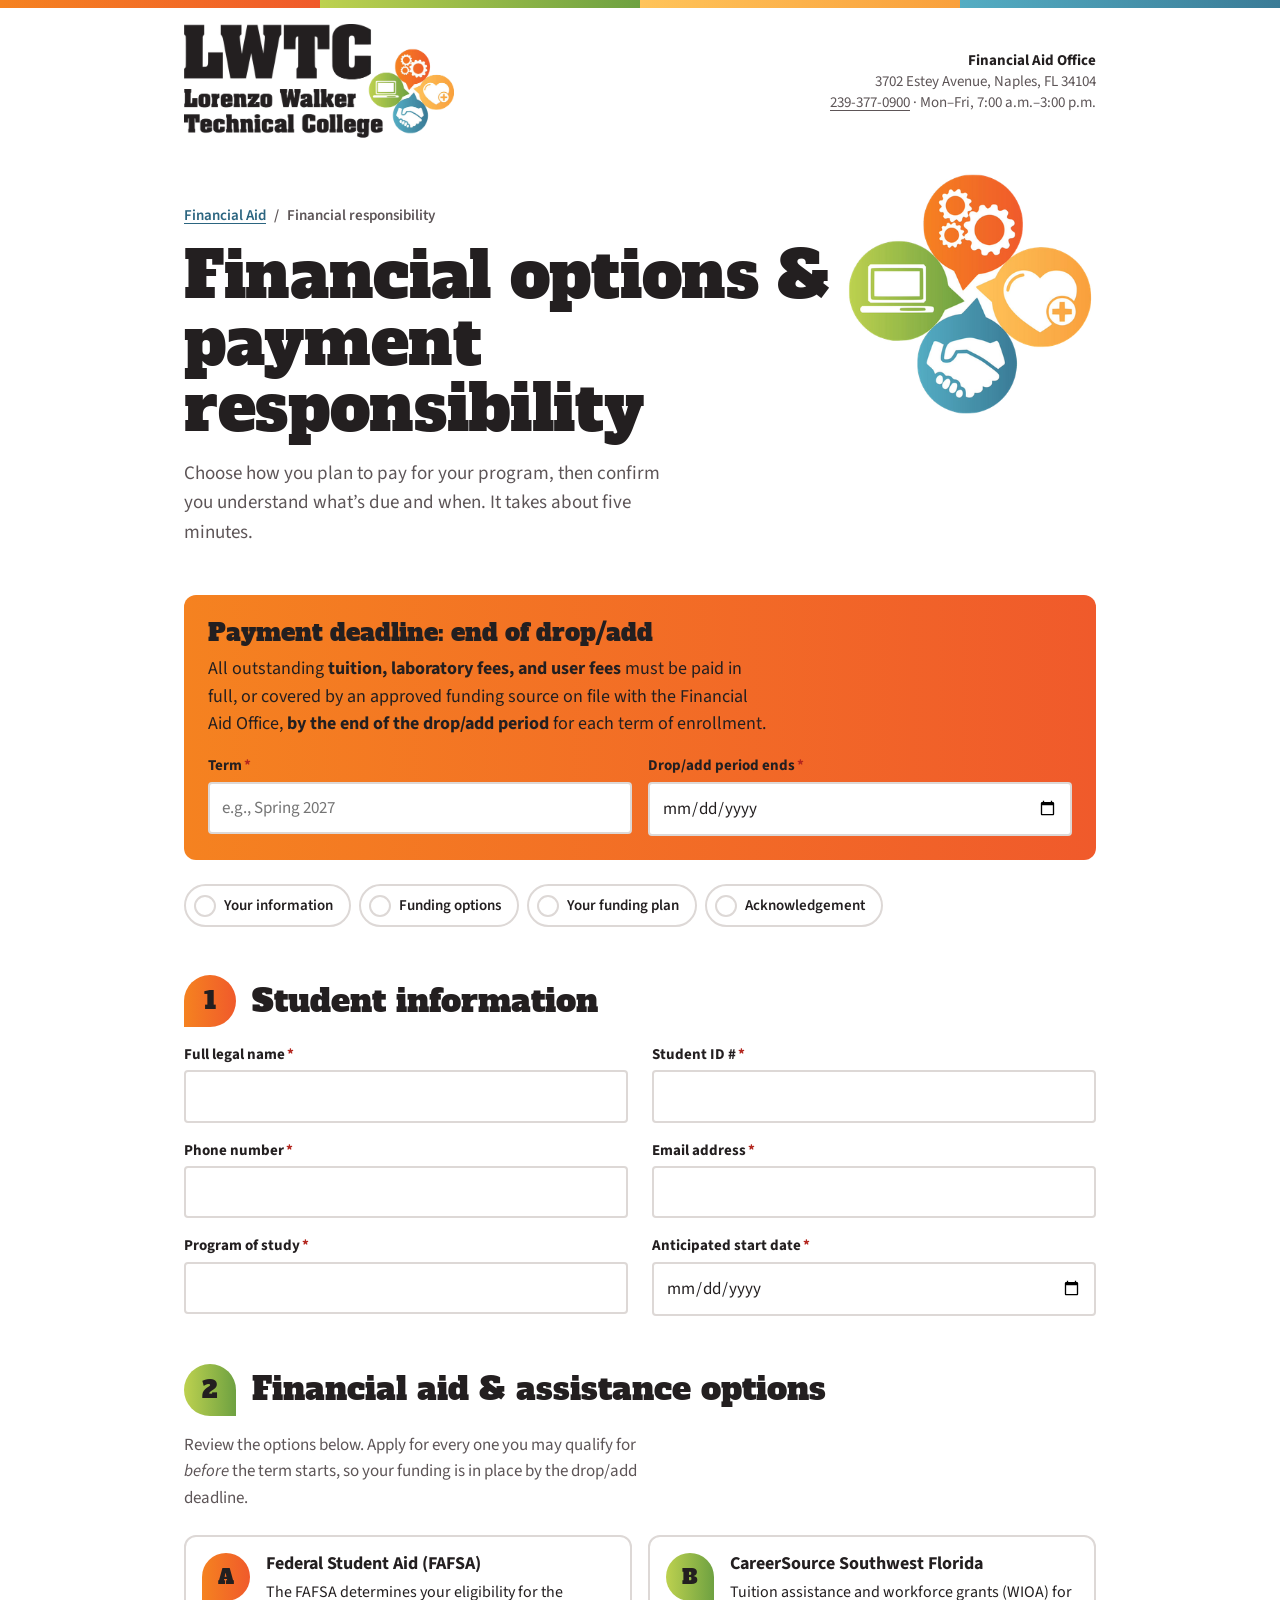
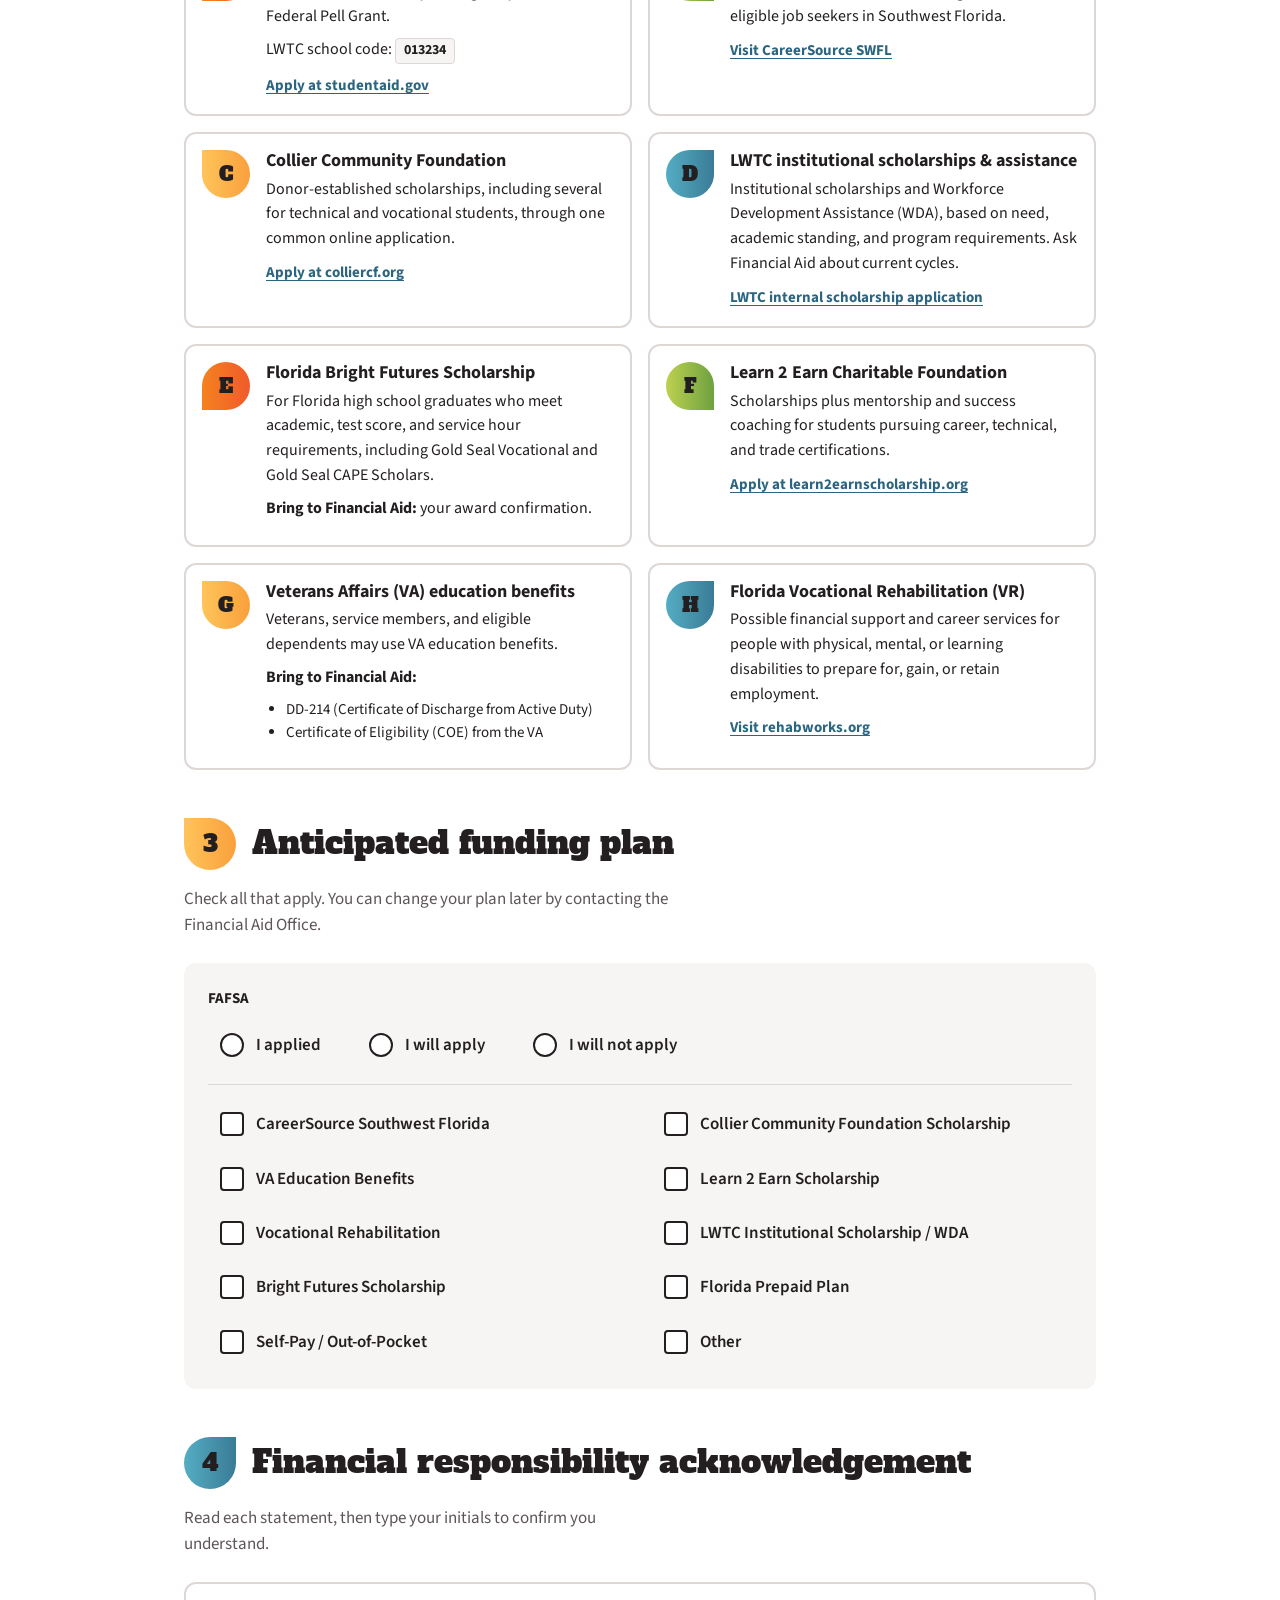
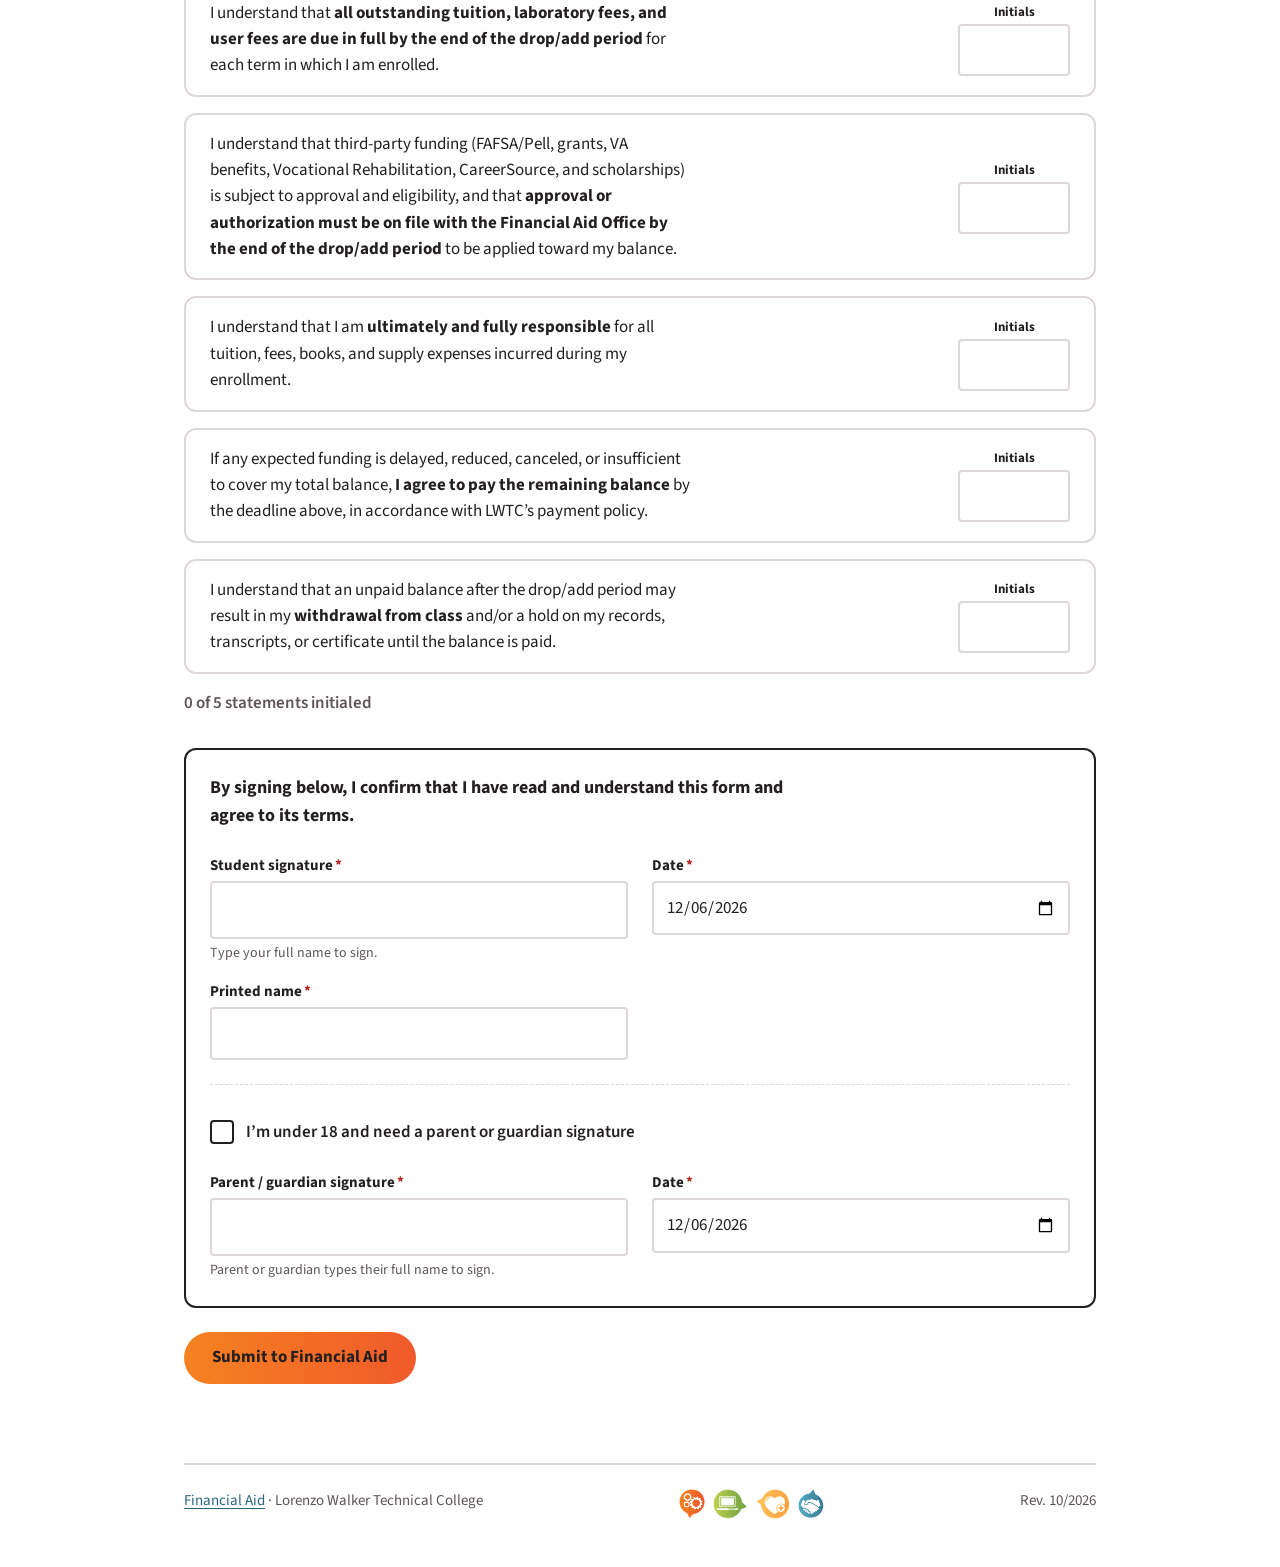
==== index.html @ 4a4e2166 "Add files via upload" ====
<!DOCTYPE html>
<html lang="en">
<head>
<meta charset="utf-8">
<meta name="color-scheme" content="light">
<meta name="viewport" content="width=device-width, initial-scale=1, viewport-fit=cover">
<title>Financial Options &amp; Payment Responsibility | Lorenzo Walker Technical College</title>
<link rel="icon" type="image/png" href="../../assets/fav.png">
<link rel="preconnect" href="https://fonts.googleapis.com">
<link rel="preconnect" href="https://fonts.gstatic.com" crossorigin>
<link href="https://fonts.googleapis.com/css2?family=Alfa+Slab+One&family=Source+Sans+3:wght@400;600;700&display=swap" rel="stylesheet">
<style>
:root{
  --ink:#231F20;
  --paper:#FFFFFF;
  --surface:#F7F5F4;
  --line:#DDD8D6;
  --muted:#5D5557;
  --focus:#3A7B96;
  --orange-a:#F58220; --orange-b:#F05A2B;
  --green-a:#BDD14F;  --green-b:#6EA141;
  --gold-a:#FFC45A;   --gold-b:#F9A03C;
  --blue-a:#54ADC3;   --blue-b:#3A7B96;
  --link:#2B6580;
  --error:#B3261E;
  --on-hue:#231F20;
  --display:"Alfa Slab One","Clarendon Black",Rockwell,"Roboto Slab",Georgia,serif;
  --text:"Source Sans 3","Source Sans Pro",system-ui,-apple-system,"Segoe UI",Roboto,sans-serif;
  --s1:4px;--s2:8px;--s3:16px;--s4:24px;--s5:48px;
  color-scheme:light;
  box-sizing:border-box;
  padding-top:env(safe-area-inset-top,0px);
  padding-bottom:env(safe-area-inset-bottom,0px);
}
html{background:#fff;scroll-padding-top:env(safe-area-inset-top,0px);height:100%}
*,*::before,*::after{box-sizing:inherit}
body{margin:0;min-height:100%;background:var(--paper);color:var(--ink);font:400 17px/1.55 var(--text);-webkit-text-size-adjust:100%}
a{color:var(--link);text-underline-offset:3px}
a:hover{text-decoration-thickness:2px}
:focus-visible{outline:3px solid var(--focus);outline-offset:2px;border-radius:4px}
.wrap{max-width:960px;margin:0 auto;padding:0 var(--s4)}

/* Brand bubble: circle with one square corner */
.bubble{display:inline-block;border-radius:50%;border-bottom-left-radius:0;flex:none}
.bubble.br{border-radius:50%;border-top-left-radius:0}
.bubble.tr{border-radius:50%;border-bottom-right-radius:0}
.bubble.tl{border-radius:50%;border-bottom-right-radius:50%;border-top-right-radius:0}
.h-orange{background:linear-gradient(90deg,var(--orange-a),var(--orange-b))}
.h-green{background:linear-gradient(90deg,var(--green-a),var(--green-b))}
.h-gold{background:linear-gradient(90deg,var(--gold-a),var(--gold-b))}
.h-blue{background:linear-gradient(90deg,var(--blue-a),var(--blue-b))}

/* Brand assets */
.logo{display:block;width:clamp(190px,30vw,270px);aspect-ratio:720/309;background:center/contain no-repeat}
.logo-light{background-image:url(../../assets/lwtc-logo.png)}
.cluster-img{background:center/contain no-repeat url(../../assets/lwtc-icon-cluster.png);aspect-ratio:360/351}
.notice{border-radius:12px;border:2px solid var(--line);background:var(--surface);padding:var(--s3) var(--s4);margin:0 0 var(--s4);max-width:70ch}
.notice.ok{border-color:#6EA141}
.notice.warn{border-color:#F9A03C}
.notice strong{display:block;margin-bottom:2px}
.ref{font:400 26px/1.2 var(--display);letter-spacing:.04em;margin:var(--s2) 0}
.hp{position:absolute;left:-9999px;width:1px;height:1px;overflow:hidden}
.status{min-height:1.4em;margin-top:var(--s2);font-weight:600;color:var(--muted)}
.btn[disabled]{opacity:.6;cursor:progress}
.prog-icons{display:flex;gap:var(--s2);align-items:flex-end}
.prog-icons img{height:30px;width:auto;display:block}

/* Header */
.top{display:flex;align-items:center;justify-content:space-between;gap:var(--s3);padding:var(--s3) 0;flex-wrap:wrap}
.mark{display:flex;align-items:center;gap:12px;text-decoration:none;color:var(--ink)}
.cluster{display:grid;grid-template-columns:repeat(2,18px);gap:3px}
.cluster i{width:18px;height:18px}
.mark-name{font:400 20px/1.05 var(--display);letter-spacing:.01em}
.mark-name small{display:block;font:600 12px/1.3 var(--text);letter-spacing:.02em;color:var(--muted);margin-top:3px}
.office{font-size:15px;color:var(--muted);text-align:right;line-height:1.4}
.office strong{color:var(--ink)}
.office a{color:inherit}

.crumbs{display:flex;gap:8px;align-items:center;font-size:15px;font-weight:600;margin:0 0 var(--s3);color:var(--muted)}
.crumbs a{color:var(--link)}
/* Hero */
.hero{padding:var(--s5) 0 var(--s4);position:relative}
.hero h1{font:400 clamp(34px,6.4vw,64px)/1.04 var(--display);margin:0 0 var(--s3);max-width:16ch;letter-spacing:-.005em}
.hero p.lede{font-size:19px;max-width:56ch;margin:0;color:var(--muted)}
.hero-art{position:absolute;right:0;top:var(--s3);display:none}
@media(min-width:820px){
  .hero-art{display:block;width:250px}
}

/* Deadline band */
.deadline{border-radius:12px;background:linear-gradient(90deg,var(--orange-a),var(--orange-b));color:var(--on-hue);padding:var(--s4);margin:var(--s4) 0 var(--s4)}
.deadline h2{margin:0 0 var(--s2);font:400 24px/1.15 var(--display)}
.deadline p{margin:0 0 var(--s3);max-width:62ch;font-size:18px}
.deadline .row{display:grid;grid-template-columns:1fr 1fr;gap:var(--s3)}
@media(max-width:600px){.deadline .row{grid-template-columns:1fr}}
.deadline label{font-weight:700;font-size:15px}
.deadline input{background:#fff;color:#231F20;border-color:#231F20}

/* Step nav */
.steps{display:flex;gap:var(--s2);flex-wrap:wrap;margin:0 0 var(--s5);padding:0;list-style:none}
.steps a{display:flex;align-items:center;gap:var(--s2);padding:var(--s2) var(--s3) var(--s2) var(--s2);border:2px solid var(--line);border-radius:48px;text-decoration:none;color:var(--ink);font-weight:600;font-size:15px;background:var(--paper)}
.steps a .dot{width:22px;height:22px;border-radius:50%;border:2px solid var(--line);display:grid;place-items:center;font-size:13px;line-height:1}
.steps a[data-done="true"]{border-color:#6EA141}
.steps a[data-done="true"] .dot{background:linear-gradient(90deg,var(--green-a),var(--green-b));border-color:transparent;color:#231F20}
.steps a[data-done="true"] .dot::after{content:"\2713";font-weight:700}

/* Sections */
section.panel{margin:0 0 var(--s5)}
.panel-head{display:flex;align-items:center;gap:var(--s3);margin-bottom:var(--s3)}
.panel-head .bubble{width:52px;height:52px;display:grid;place-items:center;font:400 24px/1 var(--display);color:var(--on-hue)}
.panel-head h2{font:400 clamp(24px,3.6vw,32px)/1.1 var(--display);margin:0}
.panel-intro{max-width:62ch;margin:0 0 var(--s4);color:var(--muted)}

/* Fields */
.grid{display:grid;grid-template-columns:1fr 1fr;gap:var(--s3) var(--s4)}
@media(max-width:640px){.grid{grid-template-columns:1fr}}
.field label,.lbl{display:block;font-weight:700;font-size:15px;margin-bottom:var(--s1)}
.req{color:var(--error);margin-left:2px}
input[type=text],input[type=tel],input[type=email],input[type=date]{width:100%;font:inherit;color:var(--ink);background:var(--paper);border:2px solid var(--line);border-radius:4px;padding:11px 12px;min-height:46px}
input[type=text]:hover,input[type=tel]:hover,input[type=email]:hover,input[type=date]:hover{border-color:var(--muted)}
input.invalid{border-color:var(--error)}
.err{display:none;color:var(--error);font-size:14px;font-weight:600;margin-top:var(--s1)}
.field.has-error .err,.has-error>.err{display:block}
.hint{font-size:14px;color:var(--muted);margin-top:var(--s1)}

/* Funding option cards */
.options{display:grid;grid-template-columns:repeat(2,1fr);gap:var(--s3)}
@media(max-width:720px){.options{grid-template-columns:1fr}}
.opt{border:2px solid var(--line);border-radius:12px;padding:var(--s3);display:grid;grid-template-columns:48px 1fr;gap:var(--s3);background:var(--paper)}
.opt .bubble{width:48px;height:48px;display:grid;place-items:center;font:400 20px/1 var(--display);color:var(--on-hue)}
.opt h3{margin:0 0 var(--s1);font-size:18px;line-height:1.25;font-weight:700}
.opt p{margin:0 0 var(--s2);font-size:16px}
.opt ul{margin:var(--s1) 0 var(--s2);padding-left:20px;font-size:15px}
.opt .go{font-weight:700;font-size:15px}
.chip{display:inline-block;background:var(--surface);border:1px solid var(--line);border-radius:4px;padding:1px 8px;font-weight:700;font-size:14px}

/* Funding plan */
.plan{background:var(--surface);border-radius:12px;padding:var(--s4)}
fieldset{border:0;margin:0;padding:0;min-width:0}
legend{padding:0;font-weight:700;font-size:15px;margin-bottom:var(--s2)}
.checks{display:grid;grid-template-columns:1fr 1fr;gap:var(--s2) var(--s4)}
@media(max-width:640px){.checks{grid-template-columns:1fr}}
.chk{display:flex;align-items:flex-start;gap:12px;padding:10px 12px;border-radius:4px;cursor:pointer;min-height:44px}
.chk:hover{background:color-mix(in srgb,var(--ink) 6%,transparent)}
.chk input{appearance:none;-webkit-appearance:none;width:24px;height:24px;margin:0;flex:none;border:2px solid var(--ink);border-radius:4px;background:var(--paper);display:grid;place-items:center;cursor:pointer;margin-top:1px}
.chk input[type=radio]{border-radius:50%}
.chk input:checked{background:linear-gradient(90deg,var(--green-a),var(--green-b));border-color:#4E7A2F}
.chk input:checked::after{content:"\2713";color:#231F20;font-weight:700;font-size:16px;line-height:1}
.chk span{font-weight:600}
.fafsa{grid-column:1/-1;border-bottom:1px solid var(--line);padding-bottom:var(--s3);margin-bottom:var(--s2)}
.fafsa .sub{display:flex;gap:var(--s2) var(--s4);flex-wrap:wrap;margin-top:var(--s1)}
.other-row{margin-top:var(--s3)}

/* Acknowledgements */
.acks{list-style:none;margin:0;padding:0;display:grid;gap:var(--s3)}
.ack{display:grid;grid-template-columns:1fr 112px;gap:var(--s3);align-items:center;border:2px solid var(--line);border-radius:12px;padding:var(--s3) var(--s4);transition:border-color .2s,background .2s}
.ack.done{border-color:#6EA141;background:color-mix(in srgb,#92B547 10%,var(--paper))}
.ack.has-error{border-color:var(--error)}
.ack p{margin:0;max-width:60ch}
.ack .initials label{font-weight:700;font-size:13px;display:block;margin-bottom:2px;text-align:center}
.ack .initials input{text-align:center;font:700 20px/1 var(--display);text-transform:uppercase;letter-spacing:.06em;padding:10px 4px}
.ack .err{grid-column:1/-1;margin:0}
@media(max-width:560px){.ack{grid-template-columns:1fr;padding:var(--s3)}.ack .initials{max-width:120px}}
.tally{margin-top:var(--s3);font-weight:600;color:var(--muted)}

/* Signature */
.sign{border:2px solid var(--ink);border-radius:12px;padding:var(--s4)}
.sign .statement{font-weight:700;font-size:18px;margin:0 0 var(--s4);max-width:58ch}
.sig-input{font:400 28px/1.2 "Segoe Script","Bradley Hand","Brush Script MT",cursive,serif!important;padding:10px 12px!important}
.guardian{margin-top:var(--s4);padding-top:var(--s4);border-top:1px dashed var(--line)}
.guardian-fields{margin-top:var(--s3)}

/* Actions */
.actions{display:flex;gap:var(--s3);flex-wrap:wrap;align-items:center;margin-top:var(--s4)}
.btn{font:700 17px/1 var(--text);border:0;border-radius:48px;padding:16px 28px;min-height:52px;cursor:pointer;color:var(--on-hue);background:linear-gradient(90deg,var(--orange-a),var(--orange-b));text-decoration:none;display:inline-flex;align-items:center;justify-content:center}
.btn:hover{filter:brightness(1.06);box-shadow:0 0 0 3px color-mix(in srgb,var(--orange-b) 30%,transparent)}
.btn.alt{background:transparent;color:var(--ink);border:2px solid var(--ink)}
.btn.alt:hover{background:var(--surface);box-shadow:none}
.form-error{display:none;color:var(--error);font-weight:700;margin-top:var(--s3)}
.form-error.show{display:block}

/* Confirmation */
#done{display:none}
#done.show{display:block}
.done-head{display:flex;gap:var(--s4);align-items:center;margin-bottom:var(--s4);flex-wrap:wrap}
.done-head .bubble{width:84px;height:84px;display:grid;place-items:center;font:400 40px/1 var(--display);color:var(--on-hue)}
.done-head h2{font:400 clamp(28px,4.5vw,42px)/1.1 var(--display);margin:0 0 var(--s1)}
.summary{border:2px solid var(--line);border-radius:12px;overflow:hidden;margin-bottom:var(--s4)}
.summary h3{margin:0;padding:var(--s2) var(--s3);background:var(--surface);font-size:16px;border-bottom:1px solid var(--line)}
.summary dl{margin:0;display:grid;grid-template-columns:minmax(120px,200px) 1fr}
.summary dt,.summary dd{padding:10px var(--s3);margin:0;border-bottom:1px solid var(--line)}
.summary dt{font-weight:700;font-size:15px;color:var(--muted)}
.summary dd{overflow-wrap:anywhere}
.summary dl>:nth-last-child(-n+2){border-bottom:0}
.next{background:var(--surface);border-radius:12px;padding:var(--s4)}
.next h3{margin:0 0 var(--s2);font:400 22px/1.15 var(--display)}
.next ul{margin:0;padding-left:20px}
.next li{margin-bottom:6px}

footer{border-top:2px solid var(--line);margin-top:var(--s5);padding:var(--s4) 0 var(--s5);color:var(--muted);font-size:15px}
footer .row{display:flex;justify-content:space-between;gap:var(--s3);flex-wrap:wrap}
.bar{height:8px;display:flex}
.bar i{flex:1}

@media print{
  :root{--paper:#fff;--ink:#231F20;--surface:#fff;--line:#999;--muted:#444}
  .hero-art,.steps,.actions,.no-print,.office,.theme,#sendStatus{display:none!important}
  body{font-size:12px}
  .deadline{background:#fff!important;border:2px solid #231F20}
  .hero{padding:8px 0}
  .hero h1{font-size:26px}
  #done.show{display:block}
  #form{display:none!important}
}
@media (prefers-reduced-motion:reduce){*{transition:none!important;animation:none!important}}
</style>
</head>
<body>

<div class="bar" aria-hidden="true"><i class="h-orange"></i><i class="h-green"></i><i class="h-gold"></i><i class="h-blue"></i></div>

<div class="wrap">
  <header class="top">
    <a class="mark" href="../../" aria-label="Lorenzo Walker Technical College Financial Aid home"><span class="logo logo-light" role="img" aria-label="Lorenzo Walker Technical College"></span></a>
    <div class="office">
      <strong>Financial Aid Office</strong><br>
      3702 Estey Avenue, Naples, FL 34104<br>
      <a href="tel:+12393770900">239-377-0900</a> &middot; Mon&ndash;Fri, 7:00 a.m.&ndash;3:00 p.m.
    </div>
  </header>

  <main id="top">
    <div class="hero">
      <div class="hero-art cluster-img" aria-hidden="true"></div>
      <nav class="crumbs" aria-label="Breadcrumb"><a href="../../">Financial Aid</a><span aria-hidden="true">/</span><span aria-current="page">Financial responsibility</span></nav>
      <h1>Financial options &amp; payment responsibility</h1>
      <p class="lede">Choose how you plan to pay for your program, then confirm you understand what’s due and when. It takes about five minutes.</p>
    </div>

    <div class="deadline" role="note">
      <h2>Payment deadline: end of drop/add</h2>
      <p>All outstanding <strong>tuition, laboratory fees, and user fees</strong> must be paid in full, or covered by an approved funding source on file with the Financial Aid Office, <strong>by the end of the drop/add period</strong> for each term of enrollment.</p>
      <div class="row">
        <div class="field">
          <label for="term">Term<span class="req" aria-hidden="true">*</span></label>
          <input type="text" id="term" name="term" autocomplete="off" placeholder="e.g., Spring 2027" required form="form">
          <div class="err" id="err-term">Enter the term you’re enrolling in.</div>
        </div>
        <div class="field">
          <label for="dropadd">Drop/add period ends<span class="req" aria-hidden="true">*</span></label>
          <input type="date" id="dropadd" name="dropadd" required form="form">
          <div class="err" id="err-dropadd">Enter the drop/add end date.</div>
        </div>
      </div>
    </div>

    <form id="form" novalidate>
      <ol class="steps" aria-label="Form progress">
        <li><a href="#s1" data-step="1"><span class="dot"></span>Your information</a></li>
        <li><a href="#s2" data-step="2"><span class="dot"></span>Funding options</a></li>
        <li><a href="#s3" data-step="3"><span class="dot"></span>Your funding plan</a></li>
        <li><a href="#s4" data-step="4"><span class="dot"></span>Acknowledgement</a></li>
      </ol>

      <!-- 1 -->
      <section class="panel" id="s1" aria-labelledby="h1">
        <div class="panel-head"><span class="bubble h-orange" aria-hidden="true">1</span><h2 id="h1">Student information</h2></div>
        <div class="grid">
          <div class="field"><label for="name">Full legal name<span class="req" aria-hidden="true">*</span></label>
            <input type="text" id="name" name="name" autocomplete="name" required><div class="err">Enter your full legal name.</div></div>
          <div class="field"><label for="sid">Student ID #<span class="req" aria-hidden="true">*</span></label>
            <input type="text" id="sid" name="sid" inputmode="numeric" autocomplete="off" required><div class="err">Enter your student ID number.</div></div>
          <div class="field"><label for="phone">Phone number<span class="req" aria-hidden="true">*</span></label>
            <input type="tel" id="phone" name="phone" autocomplete="tel" required><div class="err">Enter a phone number with area code.</div></div>
          <div class="field"><label for="email">Email address<span class="req" aria-hidden="true">*</span></label>
            <input type="email" id="email" name="email" autocomplete="email" required><div class="err">Enter a valid email address, like name@example.com.</div></div>
          <div class="field"><label for="program">Program of study<span class="req" aria-hidden="true">*</span></label>
            <input type="text" id="program" name="program" autocomplete="off" required><div class="err">Enter your program of study.</div></div>
          <div class="field"><label for="start">Anticipated start date<span class="req" aria-hidden="true">*</span></label>
            <input type="date" id="start" name="start" required><div class="err">Enter your anticipated start date.</div></div>
        </div>
      </section>

      <!-- 2 -->
      <section class="panel" id="s2" aria-labelledby="h2">
        <div class="panel-head"><span class="bubble tr h-green" aria-hidden="true">2</span><h2 id="h2">Financial aid &amp; assistance options</h2></div>
        <p class="panel-intro">Review the options below. Apply for every one you may qualify for <em>before</em> the term starts, so your funding is in place by the drop/add deadline.</p>
        <div class="options">
          <article class="opt"><span class="bubble h-orange" aria-hidden="true">A</span><div>
            <h3>Federal Student Aid (FAFSA)</h3>
            <p>The FAFSA determines your eligibility for the Federal Pell Grant.</p>
            <p>LWTC school code: <span class="chip">013234</span></p>
            <a class="go" href="https://studentaid.gov" target="_blank" rel="noopener">Apply at studentaid.gov</a></div></article>

          <article class="opt"><span class="bubble tr h-green" aria-hidden="true">B</span><div>
            <h3>CareerSource Southwest Florida</h3>
            <p>Tuition assistance and workforce grants (WIOA) for eligible job seekers in Southwest Florida.</p>
            <a class="go" href="https://careersourcesouthwestflorida.com/" target="_blank" rel="noopener">Visit CareerSource SWFL</a></div></article>

          <article class="opt"><span class="bubble br h-gold" aria-hidden="true">C</span><div>
            <h3>Collier Community Foundation</h3>
            <p>Donor-established scholarships, including several for technical and vocational students, through one common online application.</p>
            <a class="go" href="https://colliercf.org" target="_blank" rel="noopener">Apply at colliercf.org</a></div></article>

          <article class="opt"><span class="bubble tl h-blue" aria-hidden="true">D</span><div>
            <h3>LWTC institutional scholarships &amp; assistance</h3>
            <p>Institutional scholarships and Workforce Development Assistance (WDA), based on need, academic standing, and program requirements. Ask Financial Aid about current cycles.</p>
            <a class="go" href="https://forms.cloud.microsoft/Pages/ResponsePage.aspx?id=SjyUWVNiDU2KmP71AwPTS46f9pBak6FGqxzqYowUBWJUNE1MRlFFMTVRR01PQVFHVzdSQzVVNzFXQS4u" target="_blank" rel="noopener">LWTC internal scholarship application</a></div></article>

          <article class="opt"><span class="bubble h-orange" aria-hidden="true">E</span><div>
            <h3>Florida Bright Futures Scholarship</h3>
            <p>For Florida high school graduates who meet academic, test score, and service hour requirements, including Gold Seal Vocational and Gold Seal CAPE Scholars.</p>
            <p><strong>Bring to Financial Aid:</strong> your award confirmation.</p></div></article>

          <article class="opt"><span class="bubble tr h-green" aria-hidden="true">F</span><div>
            <h3>Learn 2 Earn Charitable Foundation</h3>
            <p>Scholarships plus mentorship and success coaching for students pursuing career, technical, and trade certifications.</p>
            <a class="go" href="https://learn2earnscholarship.org/" target="_blank" rel="noopener">Apply at learn2earnscholarship.org</a></div></article>

          <article class="opt"><span class="bubble br h-gold" aria-hidden="true">G</span><div>
            <h3>Veterans Affairs (VA) education benefits</h3>
            <p>Veterans, service members, and eligible dependents may use VA education benefits.</p>
            <p><strong>Bring to Financial Aid:</strong></p>
            <ul><li>DD-214 (Certificate of Discharge from Active Duty)</li><li>Certificate of Eligibility (COE) from the VA</li></ul></div></article>

          <article class="opt"><span class="bubble tl h-blue" aria-hidden="true">H</span><div>
            <h3>Florida Vocational Rehabilitation (VR)</h3>
            <p>Possible financial support and career services for people with physical, mental, or learning disabilities to prepare for, gain, or retain employment.</p>
            <a class="go" href="https://rehabworks.org/" target="_blank" rel="noopener">Visit rehabworks.org</a></div></article>
        </div>
      </section>

      <!-- 3 -->
      <section class="panel" id="s3" aria-labelledby="h3">
        <div class="panel-head"><span class="bubble br h-gold" aria-hidden="true">3</span><h2 id="h3">Anticipated funding plan</h2></div>
        <p class="panel-intro">Check all that apply. You can change your plan later by contacting the Financial Aid Office.</p>
        <div class="plan" id="plan">
          <div class="checks">
            <fieldset class="fafsa">
              <legend>FAFSA</legend>
              <div class="sub">
                <label class="chk"><input type="radio" name="fafsa" value="I applied"><span>I applied</span></label>
                <label class="chk"><input type="radio" name="fafsa" value="I will apply"><span>I will apply</span></label>
                <label class="chk"><input type="radio" name="fafsa" value="I will not apply"><span>I will not apply</span></label>
              </div>
            </fieldset>
            <label class="chk"><input type="checkbox" name="fund" value="CareerSource Southwest Florida"><span>CareerSource Southwest Florida</span></label>
            <label class="chk"><input type="checkbox" name="fund" value="Collier Community Foundation Scholarship"><span>Collier Community Foundation Scholarship</span></label>
            <label class="chk"><input type="checkbox" name="fund" value="VA Education Benefits"><span>VA Education Benefits</span></label>
            <label class="chk"><input type="checkbox" name="fund" value="Learn 2 Earn Scholarship"><span>Learn 2 Earn Scholarship</span></label>
            <label class="chk"><input type="checkbox" name="fund" value="Vocational Rehabilitation"><span>Vocational Rehabilitation</span></label>
            <label class="chk"><input type="checkbox" name="fund" value="LWTC Institutional Scholarship / WDA"><span>LWTC Institutional Scholarship / WDA</span></label>
            <label class="chk"><input type="checkbox" name="fund" value="Bright Futures Scholarship"><span>Bright Futures Scholarship</span></label>
            <label class="chk"><input type="checkbox" name="fund" value="Florida Prepaid Plan"><span>Florida Prepaid Plan</span></label>
            <label class="chk"><input type="checkbox" name="fund" value="Self-Pay / Out-of-Pocket"><span>Self-Pay / Out-of-Pocket</span></label>
            <label class="chk"><input type="checkbox" name="fund" id="otherChk" value="Other"><span>Other</span></label>
          </div>
          <div class="other-row field" id="otherRow" hidden>
            <label for="otherTxt">Describe your other funding source<span class="req" aria-hidden="true">*</span></label>
            <input type="text" id="otherTxt" name="otherTxt" autocomplete="off">
            <div class="err">Describe the other funding source.</div>
          </div>
          <div class="err" id="err-plan" style="margin-top:16px">Select at least one way you plan to pay.</div>
        </div>
      </section>

      <!-- 4 -->
      <section class="panel" id="s4" aria-labelledby="h4">
        <div class="panel-head"><span class="bubble tl h-blue" aria-hidden="true">4</span><h2 id="h4">Financial responsibility acknowledgement</h2></div>
        <p class="panel-intro">Read each statement, then type your initials to confirm you understand.</p>
        <ol class="acks" id="acks">
          <li class="ack"><p>I understand that <strong>all outstanding tuition, laboratory fees, and user fees are due in full by the end of the drop/add period</strong> for each term in which I am enrolled.</p>
            <div class="initials"><label for="i1">Initials</label><input type="text" id="i1" maxlength="4" autocomplete="off" aria-label="Initials for statement 1"></div><div class="err">Initial this statement to continue.</div></li>
          <li class="ack"><p>I understand that third-party funding (FAFSA/Pell, grants, VA benefits, Vocational Rehabilitation, CareerSource, and scholarships) is subject to approval and eligibility, and that <strong>approval or authorization must be on file with the Financial Aid Office by the end of the drop/add period</strong> to be applied toward my balance.</p>
            <div class="initials"><label for="i2">Initials</label><input type="text" id="i2" maxlength="4" autocomplete="off" aria-label="Initials for statement 2"></div><div class="err">Initial this statement to continue.</div></li>
          <li class="ack"><p>I understand that I am <strong>ultimately and fully responsible</strong> for all tuition, fees, books, and supply expenses incurred during my enrollment.</p>
            <div class="initials"><label for="i3">Initials</label><input type="text" id="i3" maxlength="4" autocomplete="off" aria-label="Initials for statement 3"></div><div class="err">Initial this statement to continue.</div></li>
          <li class="ack"><p>If any expected funding is delayed, reduced, canceled, or insufficient to cover my total balance, <strong>I agree to pay the remaining balance</strong> by the deadline above, in accordance with LWTC’s payment policy.</p>
            <div class="initials"><label for="i4">Initials</label><input type="text" id="i4" maxlength="4" autocomplete="off" aria-label="Initials for statement 4"></div><div class="err">Initial this statement to continue.</div></li>
          <li class="ack"><p>I understand that an unpaid balance after the drop/add period may result in my <strong>withdrawal from class</strong> and/or a hold on my records, transcripts, or certificate until the balance is paid.</p>
            <div class="initials"><label for="i5">Initials</label><input type="text" id="i5" maxlength="4" autocomplete="off" aria-label="Initials for statement 5"></div><div class="err">Initial this statement to continue.</div></li>
        </ol>
        <p class="tally" id="tally" aria-live="polite">0 of 5 statements initialed</p>

        <div class="sign" style="margin-top:32px">
          <p class="statement">By signing below, I confirm that I have read and understand this form and agree to its terms.</p>
          <div class="grid">
            <div class="field"><label for="sig">Student signature<span class="req" aria-hidden="true">*</span></label>
              <input type="text" id="sig" class="sig-input" autocomplete="off" aria-describedby="sigHint"><div class="hint" id="sigHint">Type your full name to sign.</div><div class="err">Type your name to sign.</div></div>
            <div class="field"><label for="sigDate">Date<span class="req" aria-hidden="true">*</span></label>
              <input type="date" id="sigDate"><div class="err">Enter today’s date.</div></div>
            <div class="field"><label for="printed">Printed name<span class="req" aria-hidden="true">*</span></label>
              <input type="text" id="printed" autocomplete="off"><div class="err">Enter your printed name.</div></div>
          </div>

          <div class="guardian">
            <label class="chk" style="padding-left:0"><input type="checkbox" id="minor"><span>I’m under 18 and need a parent or guardian signature</span></label>
            <div class="grid guardian-fields" id="guardianFields" hidden>
              <div class="field"><label for="gsig">Parent / guardian signature<span class="req" aria-hidden="true">*</span></label>
                <input type="text" id="gsig" class="sig-input" autocomplete="off"><div class="hint">Parent or guardian types their full name to sign.</div><div class="err">A parent or guardian must sign.</div></div>
              <div class="field"><label for="gdate">Date<span class="req" aria-hidden="true">*</span></label>
                <input type="date" id="gdate"><div class="err">Enter the date.</div></div>
            </div>
          </div>
        </div>

        <div class="hp" aria-hidden="true"><label>Leave this empty<input type="text" id="website" name="website" tabindex="-1" autocomplete="off"></label></div>
        <div class="form-error" id="formError" role="alert" tabindex="-1"></div>
        <div class="actions">
          <button type="submit" class="btn" id="submitBtn">Review and finish</button>
        </div>
        <div class="status" id="sendStatus" role="status" aria-live="polite"></div>
      </section>
    </form>

    <section id="done" aria-live="polite" tabindex="-1">
      <div class="done-head">
        <span class="bubble h-green" aria-hidden="true">&#10003;</span>
        <div>
          <h2 id="doneTitle">Your acknowledgement is ready</h2>
          <p style="margin:0;color:var(--muted)" id="doneSub">Completed <span id="doneStamp"></span></p>
        </div>
      </div>
      <div class="notice" id="doneNotice" role="status"></div>
      <div class="summary"><h3>Student</h3><dl id="sumStudent"></dl></div>
      <div class="summary"><h3>Funding plan</h3><dl id="sumFunding"></dl></div>
      <div class="summary"><h3>Acknowledgement</h3><dl id="sumAck"></dl></div>
      <div class="next">
        <h3>Next step</h3>
        <ul>
          <li id="nextPrint"></li>
          <li>Bring the documents your funding sources require (for example, a Bright Futures award confirmation, or your DD-214 and VA Certificate of Eligibility).</li>
          <li>Make sure approval or payment is on file <strong>by <span id="doneDeadline"></span></strong>.</li>
        </ul>
      </div>
      <div class="actions">
        <button class="btn" id="printBtn" type="button">Print or save as PDF</button>
        <button class="btn alt" id="editBtn" type="button">Edit my answers</button>
        <a class="btn alt" href="../../">Back to Financial Aid</a>
      </div>
    </section>
  </main>

  <footer>
    <div class="row">
      <span><a href="../../">Financial Aid</a> &middot; Lorenzo Walker Technical College</span>
      <span class="prog-icons" aria-hidden="true"><img alt="" src="../../assets/lwtc-bubble-orange.png"><img alt="" src="../../assets/lwtc-bubble-green.png"><img alt="" src="../../assets/lwtc-bubble-gold.png"><img alt="" src="../../assets/lwtc-bubble-blue.png"></span>
      <span>Rev. 10/2026</span>
    </div>
  </footer>
</div>

<script>
/* The page never talks to Power Automate directly. It posts to the site's own
   Cloudflare Worker, which holds the flow URL and secret (see the Build Guide).
   Opened straight from a file, or with SUBMIT_URL empty, the page falls back to
   review-and-print mode and says nothing was sent. */
var CONFIG={
  SUBMIT_URL:"/api/submit/financial-responsibility",
  OFFICE_PHONE:"239-377-0900",
  FORM_REVISION:"10/2026",
  TIMEOUT_MS:25000
};
var LIVE=!!CONFIG.SUBMIT_URL && location.protocol!=='file:';

(function(){
  var $=function(s,r){return (r||document).querySelector(s)};
  var $$=function(s,r){return Array.prototype.slice.call((r||document).querySelectorAll(s))};
  var form=$('#form');

  // Default signature dates to today (local time)
  function today(){var d=new Date();var m=('0'+(d.getMonth()+1)).slice(-2),day=('0'+d.getDate()).slice(-2);return d.getFullYear()+'-'+m+'-'+day}
  $('#sigDate').value=today();
  $('#gdate').value=today();

  function fmtDate(v){
    if(!v)return '';
    var p=v.split('-');if(p.length!==3)return v;
    var d=new Date(+p[0],+p[1]-1,+p[2]);
    return d.toLocaleDateString('en-US',{year:'numeric',month:'long',day:'numeric'});
  }
  function setErr(el,on){
    var box=el.closest('.field')||el.closest('.ack');
    if(!box)return;
    box.classList.toggle('has-error',on);
    el.classList.toggle('invalid',on);
    if(on)el.setAttribute('aria-invalid','true');else el.removeAttribute('aria-invalid');
  }
  function filled(id){return $('#'+id).value.trim().length>0}
  function emailOk(v){return /^[^\s@]+@[^\s@]+\.[^\s@]{2,}$/.test(v.trim())}
  function phoneOk(v){return v.replace(/\D/g,'').length>=10}

  // Dynamic UI
  $('#otherChk').addEventListener('change',function(){
    $('#otherRow').hidden=!this.checked;
    if(this.checked)$('#otherTxt').focus();
  });
  $('#minor').addEventListener('change',function(){
    $('#guardianFields').hidden=!this.checked;
    update();
  });

  // Rules per field
  var rules={
    term:function(){return filled('term')},
    dropadd:function(){return filled('dropadd')},
    name:function(){return filled('name')},
    sid:function(){return filled('sid')},
    phone:function(){return phoneOk($('#phone').value)},
    email:function(){return emailOk($('#email').value)},
    program:function(){return filled('program')},
    start:function(){return filled('start')},
    sig:function(){return filled('sig')},
    sigDate:function(){return filled('sigDate')},
    printed:function(){return filled('printed')}
  };
  function guardianOn(){return $('#minor').checked}
  function planOk(){
    var any=$$('input[name=fund]:checked').length>0||!!$('input[name=fafsa]:checked');
    return any;
  }
  function otherOk(){return !$('#otherChk').checked||filled('otherTxt')}
  function initialsDone(){return [1,2,3,4,5].filter(function(n){return filled('i'+n)}).length}

  function stepState(){
    var s1=['name','sid','phone','email','program','start'].every(function(k){return rules[k]()});
    var s3=planOk()&&otherOk();
    var s4=initialsDone()===5&&rules.sig()&&rules.sigDate()&&rules.printed()&&(!guardianOn()||(filled('gsig')&&filled('gdate')));
    return {1:s1&&rules.term()&&rules.dropadd(),2:true,3:s3,4:s4};
  }
  function update(){
    var st=stepState();
    // Step 2 is informational; mark done once any plan is chosen
    st[2]=st[3];
    $$('.steps a').forEach(function(a){a.dataset.done=String(!!st[a.dataset.step])});
    var n=initialsDone();
    $('#tally').textContent=n+' of 5 statements initialed';
    [1,2,3,4,5].forEach(function(i){
      var li=$('#i'+i).closest('.ack');
      li.classList.toggle('done',filled('i'+i));
      if(filled('i'+i)){li.classList.remove('has-error');$('#i'+i).classList.remove('invalid')}
    });
  }
  form.addEventListener('input',function(e){
    var t=e.target;
    if(t.id&&rules[t.id]&&rules[t.id]())setErr(t,false);
    if(t.name==='fund'||t.name==='fafsa')$('#err-plan').style.display='none';
    update();
  });
  form.addEventListener('change',update);
  // Term and drop/add live outside the form element visually but belong to it
  ['term','dropadd'].forEach(function(id){$('#'+id).addEventListener('input',function(){
    if(rules[id]())setErr(this,false);update();
  })});
  // Show an errors-in-view helper
  $$('.err').forEach(function(e){e.setAttribute('role','alert')});

  function validate(){
    var first=null,problems=[];
    function bad(el,msg){setErr(el,true);if(!first)first=el;problems.push(msg)}
    // Term / drop-add use separate err blocks
    ['term','dropadd'].forEach(function(id){
      var el=$('#'+id);
      var box=el.closest('.field');
      var ok=rules[id]();
      box.classList.toggle('has-error',!ok);el.classList.toggle('invalid',!ok);
      if(!ok){if(!first)first=el;problems.push(id)}
    });
    Object.keys(rules).forEach(function(k){
      if(k==='term'||k==='dropadd')return;
      var el=$('#'+k);
      if(!rules[k]())bad(el,k);else setErr(el,false);
    });
    // Plan
    var pOk=planOk();
    $('#err-plan').style.display=pOk?'none':'block';
    if(!pOk){if(!first)first=$('input[name=fafsa]');problems.push('plan')}
    if(!otherOk()){$('#otherRow').classList.add('has-error');$('#otherTxt').classList.add('invalid');if(!first)first=$('#otherTxt');problems.push('other')}
    else{$('#otherRow').classList.remove('has-error');$('#otherTxt').classList.remove('invalid')}
    // Initials
    [1,2,3,4,5].forEach(function(i){
      var el=$('#i'+i),li=el.closest('.ack');
      var ok=filled('i'+i);
      li.classList.toggle('has-error',!ok);el.classList.toggle('invalid',!ok);
      if(!ok){if(!first)first=el;problems.push('i'+i)}
    });
    // Guardian
    if(guardianOn()){
      ['gsig','gdate'].forEach(function(id){
        var el=$('#'+id);var ok=filled(id);
        setErr(el,!ok);if(!ok){if(!first)first=el;problems.push(id)}
      });
    }
    return {first:first,problems:problems};
  }

  function dl(target,pairs){
    target.innerHTML='';
    pairs.forEach(function(p){
      var dt=document.createElement('dt');dt.textContent=p[0];
      var dd=document.createElement('dd');dd.textContent=p[1]||'\u2014';
      target.appendChild(dt);target.appendChild(dd);
    });
  }

  var sending=false;
  function makeRef(){
    var d=new Date(),p=function(n){return ('0'+n).slice(-2)};
    var chars='ABCDEFGHJKMNPQRSTUVWXYZ23456789',out='';
    var arr=new Uint8Array(4);
    (window.crypto||window.msCrypto).getRandomValues(arr);
    for(var i=0;i<4;i++)out+=chars[arr[i]%chars.length];
    return 'LWTC-FA-'+d.getFullYear()+p(d.getMonth()+1)+p(d.getDate())+'-'+out;
  }
  function collect(ref){
    var fa=$('input[name=fafsa]:checked');
    var funds=$$('input[name=fund]:checked').map(function(c){return c.value});
    var o={
      reference:ref,
      submittedAt:new Date().toISOString(),
      formRevision:CONFIG.FORM_REVISION,
      term:$('#term').value.trim(),
      dropAddEnds:$('#dropadd').value,
      studentName:$('#name').value.trim(),
      studentId:$('#sid').value.trim(),
      phone:$('#phone').value.trim(),
      email:$('#email').value.trim(),
      program:$('#program').value.trim(),
      startDate:$('#start').value,
      fafsaStatus:fa?fa.value:'',
      fundingSources:funds,
      fundingSummary:(fa?['FAFSA: '+fa.value]:[]).concat(funds.map(function(f){return f==='Other'?'Other: '+$('#otherTxt').value.trim():f})).join('; '),
      otherFunding:$('#otherChk').checked?$('#otherTxt').value.trim():'',
      initials:[1,2,3,4,5].map(function(i){return $('#i'+i).value.trim().toUpperCase()}),
      signature:$('#sig').value.trim(),
      signatureDate:$('#sigDate').value,
      printedName:$('#printed').value.trim(),
      under18:guardianOn(),
      guardianSignature:guardianOn()?$('#gsig').value.trim():'',
      guardianDate:guardianOn()?$('#gdate').value:''
    };
    return o;
  }
  function showDone(sent,d){
    dl($('#sumStudent'),[
      ['Reference',d.reference],
      ['Full legal name',d.studentName],
      ['Student ID #',d.studentId],
      ['Phone',d.phone],
      ['Email',d.email],
      ['Program of study',d.program],
      ['Anticipated start',fmtDate(d.startDate)],
      ['Term',d.term],
      ['Drop/add ends',fmtDate(d.dropAddEnds)]
    ]);
    var rows=[];
    if(d.fafsaStatus)rows.push(['FAFSA',d.fafsaStatus]);
    d.fundingSources.forEach(function(f){rows.push(['Funding',f==='Other'?'Other: '+d.otherFunding:f])});
    dl($('#sumFunding'),rows);
    var ack=d.initials.map(function(v,i){return ['Statement '+(i+1),'Initialed '+v]});
    ack.push(['Student signature',d.signature+' \u00b7 '+fmtDate(d.signatureDate)]);
    ack.push(['Printed name',d.printedName]);
    if(d.under18)ack.push(['Parent / guardian',d.guardianSignature+' \u00b7 '+fmtDate(d.guardianDate)]);
    dl($('#sumAck'),ack);

    var n=$('#doneNotice');n.innerHTML='';
    var strong=document.createElement('strong');var p=document.createElement('span');
    if(sent){
      $('#doneTitle').textContent='Submitted to the Financial Aid Office';
      $('#doneSub').textContent='Received '+new Date().toLocaleString('en-US',{dateStyle:'long',timeStyle:'short'});
      n.className='notice ok';
      strong.textContent='Your reference number';
      var ref=document.createElement('div');ref.className='ref';ref.textContent=d.reference;
      p.textContent='A confirmation email is on its way to '+d.email+'. If you don\u2019t see it in a few minutes, check your spam folder or call '+CONFIG.OFFICE_PHONE+'.';
      n.appendChild(strong);n.appendChild(ref);n.appendChild(p);
      $('#nextPrint').textContent='Optional: print this page or save it as a PDF for your own records.';
    }else{
      $('#doneTitle').textContent='Your acknowledgement is ready to print';
      $('#doneSub').textContent='Prepared '+new Date().toLocaleString('en-US',{dateStyle:'long',timeStyle:'short'});
      n.className='notice warn';
      strong.textContent='Nothing has been sent yet';
      p.textContent='Online submission isn\u2019t available right now. Print it or save it as a PDF and bring it to the Financial Aid Office at 3702 Estey Avenue, Naples, FL 34104.';
      n.appendChild(strong);n.appendChild(p);
      $('#nextPrint').textContent='Print this page or save it as a PDF, then give it to the Financial Aid Office at 3702 Estey Avenue, Naples, FL 34104.';
    }
    $('#doneDeadline').textContent=fmtDate(d.dropAddEnds);
    form.style.display='none';
    $('.hero').style.display='none';
    $('.deadline').style.display='none';
    $('#done').classList.add('show');
    $('#done').focus();
    window.scrollTo(0,0);
  }

  form.addEventListener('submit',function(e){
    e.preventDefault();
    if(sending)return;
    var r=validate();
    var fe=$('#formError');
    if(r.first){
      fe.textContent='Some answers are missing or need a fix. Check the highlighted fields and try again.';
      fe.classList.add('show');
      r.first.scrollIntoView({behavior:window.matchMedia('(prefers-reduced-motion:reduce)').matches?'auto':'smooth',block:'center'});
      try{r.first.focus({preventScroll:true})}catch(_){}
      return;
    }
    fe.classList.remove('show');
    if($('#website').value)return; // honeypot: bots fill this, people never see it

    // Keep one reference per attempt chain so a retry can't create a duplicate record
    window.__lwtcRef=window.__lwtcRef||makeRef();
    var data=collect(window.__lwtcRef);

    if(!LIVE){showDone(false,data);return}

    var btn=$('#submitBtn'),st=$('#sendStatus');
    sending=true;btn.disabled=true;btn.textContent='Submitting\u2026';
    st.textContent='Submitting your form. Please keep this page open.';
    var ctrl=('AbortController' in window)?new AbortController():null;
    var timer=setTimeout(function(){if(ctrl)ctrl.abort()},CONFIG.TIMEOUT_MS);
    fetch(CONFIG.SUBMIT_URL,{
      method:'POST',
      credentials:'same-origin',
      headers:{'Content-Type':'application/json'},
      body:JSON.stringify(data),
      signal:ctrl?ctrl.signal:undefined
    }).then(function(res){
      clearTimeout(timer);
      return res.json().catch(function(){return {}}).then(function(j){
        if(res.ok&&j&&j.ok){
          if(j.reference)data.reference=j.reference;
          st.textContent='';
          showDone(true,data);
          return;
        }
        var err=new Error('HTTP '+res.status);err.status=res.status;throw err;
      });
    }).catch(function(err){
      clearTimeout(timer);
      st.textContent='';
      var msg;
      if(err&&err.status===429)msg='Too many attempts from this connection. Wait a few minutes, then try again. ';
      else if(err&&err.status===400)msg='Some of your answers weren\u2019t accepted. Check each section and try again. ';
      else msg='We couldn\u2019t submit your form. Check your connection and try again. ';
      fe.innerHTML='';
      fe.appendChild(document.createTextNode(msg+'If it keeps failing, print your form and bring it to the Financial Aid Office, or call '+CONFIG.OFFICE_PHONE+'. '));
      var pb=document.createElement('button');pb.type='button';pb.className='btn alt';pb.style.marginTop='12px';pb.textContent='Print instead';
      pb.addEventListener('click',function(){showDone(false,data)});
      fe.appendChild(document.createElement('br'));fe.appendChild(pb);
      fe.classList.add('show');
      try{fe.focus()}catch(_){}
    }).then(function(){
      sending=false;btn.disabled=false;btn.textContent='Submit to Financial Aid';
    });
  });

  $('#editBtn').addEventListener('click',function(){
    $('#done').classList.remove('show');
    form.style.display='';
    $('.hero').style.display='';
    $('.deadline').style.display='';
    window.scrollTo(0,0);
  });
  $('#printBtn').addEventListener('click',function(){window.print()});

  if(LIVE)$('#submitBtn').textContent='Submit to Financial Aid';
  update();
})();
</script>
</body>
</html>
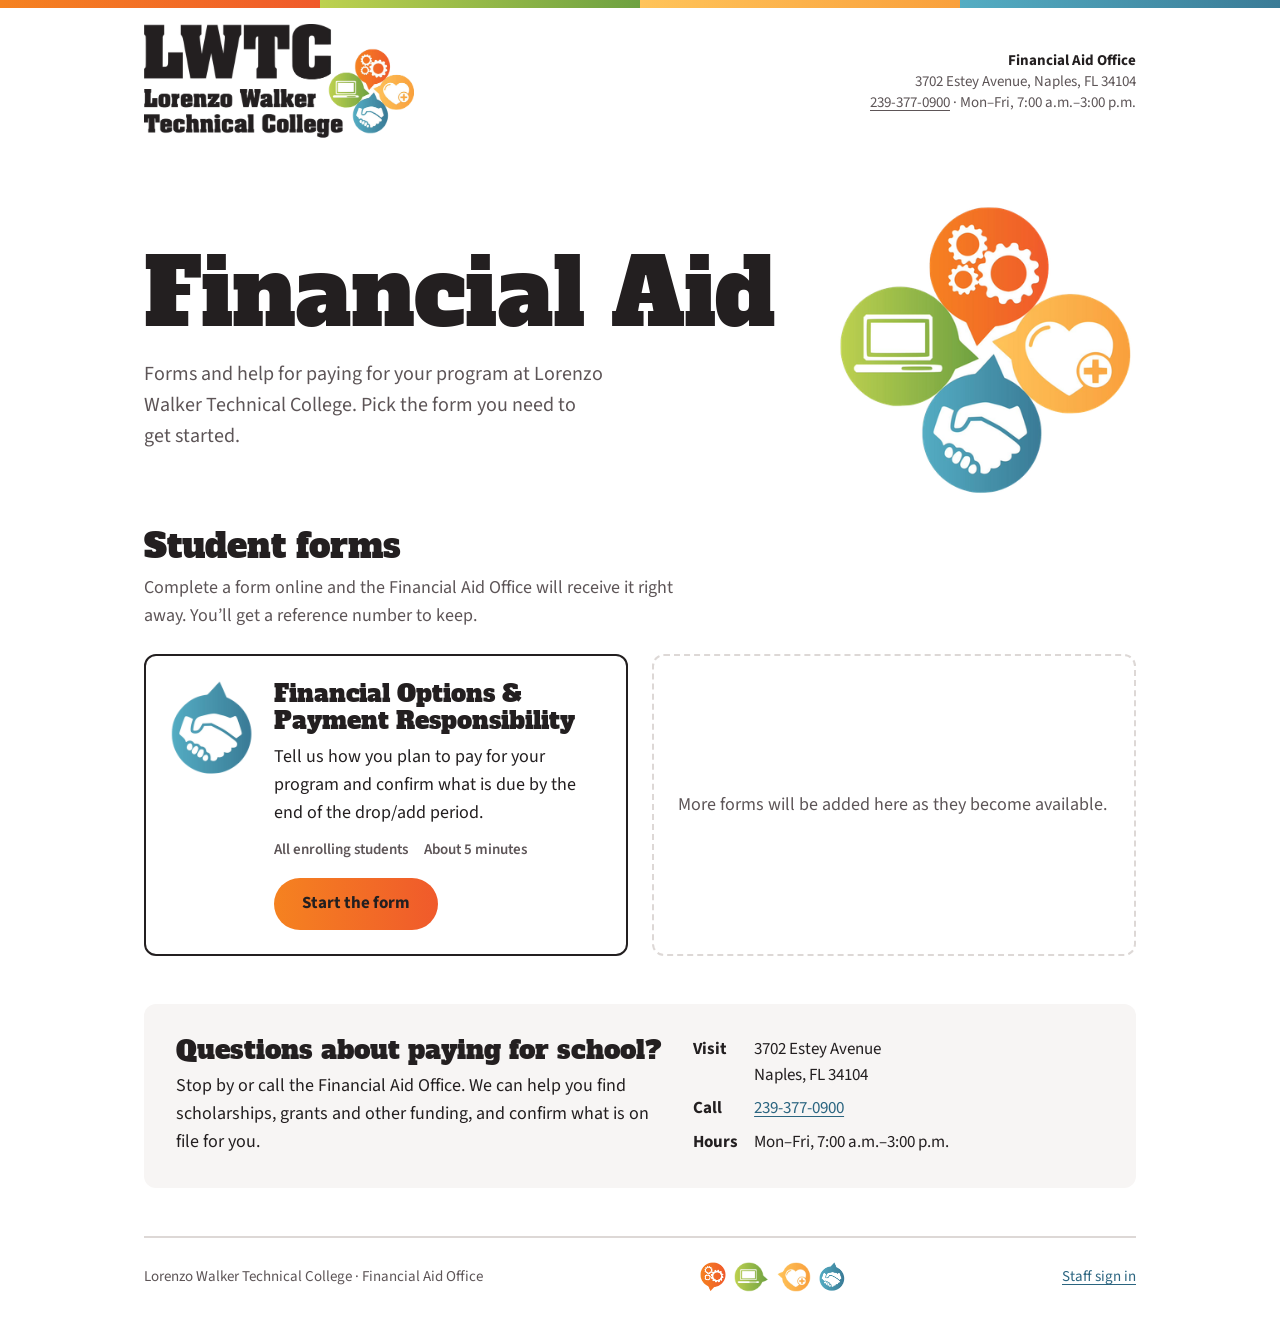
==== commit 4d926a38: "Add files via upload" ====
--- a/index.html
+++ b/index.html
@@ -4,224 +4,72 @@
 <meta charset="utf-8">
 <meta name="color-scheme" content="light">
 <meta name="viewport" content="width=device-width, initial-scale=1, viewport-fit=cover">
-<title>Financial Options &amp; Payment Responsibility | Lorenzo Walker Technical College</title>
-<link rel="icon" type="image/png" href="../../assets/fav.png">
+<title>Financial Aid | Lorenzo Walker Technical College</title>
+<meta name="description" content="Financial aid forms and contact information for Lorenzo Walker Technical College students.">
+<link rel="icon" type="image/png" href="assets/fav.png">
 <link rel="preconnect" href="https://fonts.googleapis.com">
 <link rel="preconnect" href="https://fonts.gstatic.com" crossorigin>
 <link href="https://fonts.googleapis.com/css2?family=Alfa+Slab+One&family=Source+Sans+3:wght@400;600;700&display=swap" rel="stylesheet">
 <style>
 :root{
-  --ink:#231F20;
-  --paper:#FFFFFF;
-  --surface:#F7F5F4;
-  --line:#DDD8D6;
-  --muted:#5D5557;
-  --focus:#3A7B96;
-  --orange-a:#F58220; --orange-b:#F05A2B;
-  --green-a:#BDD14F;  --green-b:#6EA141;
-  --gold-a:#FFC45A;   --gold-b:#F9A03C;
-  --blue-a:#54ADC3;   --blue-b:#3A7B96;
-  --link:#2B6580;
-  --error:#B3261E;
-  --on-hue:#231F20;
+  color-scheme:light;
+  --ink:#231F20;--paper:#FFFFFF;--surface:#F7F5F4;--line:#DDD8D6;--muted:#5D5557;--link:#2B6580;--focus:#3A7B96;
+  --orange-a:#F58220;--orange-b:#F05A2B;--green-a:#BDD14F;--green-b:#6EA141;--gold-a:#FFC45A;--gold-b:#F9A03C;--blue-a:#54ADC3;--blue-b:#3A7B96;
   --display:"Alfa Slab One","Clarendon Black",Rockwell,"Roboto Slab",Georgia,serif;
   --text:"Source Sans 3","Source Sans Pro",system-ui,-apple-system,"Segoe UI",Roboto,sans-serif;
-  --s1:4px;--s2:8px;--s3:16px;--s4:24px;--s5:48px;
-  color-scheme:light;
-  box-sizing:border-box;
-  padding-top:env(safe-area-inset-top,0px);
-  padding-bottom:env(safe-area-inset-bottom,0px);
+  box-sizing:border-box;padding-top:env(safe-area-inset-top,0px);padding-bottom:env(safe-area-inset-bottom,0px);
 }
-html{background:#fff;scroll-padding-top:env(safe-area-inset-top,0px);height:100%}
+html{background:#fff;height:100%;scroll-padding-top:env(safe-area-inset-top,0px)}
 *,*::before,*::after{box-sizing:inherit}
-body{margin:0;min-height:100%;background:var(--paper);color:var(--ink);font:400 17px/1.55 var(--text);-webkit-text-size-adjust:100%}
+body{margin:0;min-height:100%;background:#fff;color:var(--ink);font:400 18px/1.55 var(--text);-webkit-text-size-adjust:100%}
 a{color:var(--link);text-underline-offset:3px}
-a:hover{text-decoration-thickness:2px}
 :focus-visible{outline:3px solid var(--focus);outline-offset:2px;border-radius:4px}
-.wrap{max-width:960px;margin:0 auto;padding:0 var(--s4)}
+.wrap{max-width:1040px;margin:0 auto;padding:0 24px}
+.bar{height:8px;display:flex}.bar i{flex:1}
+.h-orange{background:linear-gradient(90deg,var(--orange-a),var(--orange-b))}.h-green{background:linear-gradient(90deg,var(--green-a),var(--green-b))}.h-gold{background:linear-gradient(90deg,var(--gold-a),var(--gold-b))}.h-blue{background:linear-gradient(90deg,var(--blue-a),var(--blue-b))}
 
-/* Brand bubble: circle with one square corner */
-.bubble{display:inline-block;border-radius:50%;border-bottom-left-radius:0;flex:none}
-.bubble.br{border-radius:50%;border-top-left-radius:0}
-.bubble.tr{border-radius:50%;border-bottom-right-radius:0}
-.bubble.tl{border-radius:50%;border-bottom-right-radius:50%;border-top-right-radius:0}
-.h-orange{background:linear-gradient(90deg,var(--orange-a),var(--orange-b))}
-.h-green{background:linear-gradient(90deg,var(--green-a),var(--green-b))}
-.h-gold{background:linear-gradient(90deg,var(--gold-a),var(--gold-b))}
-.h-blue{background:linear-gradient(90deg,var(--blue-a),var(--blue-b))}
+header.top{display:flex;align-items:center;justify-content:space-between;gap:16px;padding:16px 0;flex-wrap:wrap}
+.logo{display:block;width:clamp(190px,30vw,270px);aspect-ratio:720/309;background:center/contain no-repeat url(assets/lwtc-logo.png)}
+.office{font-size:15px;color:var(--muted);text-align:right;line-height:1.4}
+.office strong{color:var(--ink)}.office a{color:inherit}
 
-/* Brand assets */
-.logo{display:block;width:clamp(190px,30vw,270px);aspect-ratio:720/309;background:center/contain no-repeat}
-.logo-light{background-image:url(../../assets/lwtc-logo.png)}
-.cluster-img{background:center/contain no-repeat url(../../assets/lwtc-icon-cluster.png);aspect-ratio:360/351}
-.notice{border-radius:12px;border:2px solid var(--line);background:var(--surface);padding:var(--s3) var(--s4);margin:0 0 var(--s4);max-width:70ch}
-.notice.ok{border-color:#6EA141}
-.notice.warn{border-color:#F9A03C}
-.notice strong{display:block;margin-bottom:2px}
-.ref{font:400 26px/1.2 var(--display);letter-spacing:.04em;margin:var(--s2) 0}
-.hp{position:absolute;left:-9999px;width:1px;height:1px;overflow:hidden}
-.status{min-height:1.4em;margin-top:var(--s2);font-weight:600;color:var(--muted)}
-.btn[disabled]{opacity:.6;cursor:progress}
-.prog-icons{display:flex;gap:var(--s2);align-items:flex-end}
-.prog-icons img{height:30px;width:auto;display:block}
+.hero{display:grid;grid-template-columns:1fr;gap:24px;padding:48px 0 32px;position:relative}
+.hero h1{font:400 clamp(44px,9vw,92px)/.98 var(--display);margin:0 0 20px;letter-spacing:-.01em}
+.hero p{font-size:20px;max-width:46ch;margin:0;color:var(--muted)}
+.hero-art{display:none;aspect-ratio:360/351;background:center/contain no-repeat url(assets/lwtc-icon-cluster.png)}
+@media(min-width:820px){.hero{grid-template-columns:1fr 300px;align-items:center}.hero-art{display:block}}
 
-/* Header */
-.top{display:flex;align-items:center;justify-content:space-between;gap:var(--s3);padding:var(--s3) 0;flex-wrap:wrap}
-.mark{display:flex;align-items:center;gap:12px;text-decoration:none;color:var(--ink)}
-.cluster{display:grid;grid-template-columns:repeat(2,18px);gap:3px}
-.cluster i{width:18px;height:18px}
-.mark-name{font:400 20px/1.05 var(--display);letter-spacing:.01em}
-.mark-name small{display:block;font:600 12px/1.3 var(--text);letter-spacing:.02em;color:var(--muted);margin-top:3px}
-.office{font-size:15px;color:var(--muted);text-align:right;line-height:1.4}
-.office strong{color:var(--ink)}
-.office a{color:inherit}
+h2.section{font:400 clamp(26px,4vw,34px)/1.1 var(--display);margin:0 0 8px}
+.section-sub{margin:0 0 24px;color:var(--muted);max-width:60ch}
+.forms{display:grid;grid-template-columns:repeat(auto-fill,minmax(min(100%,420px),1fr));gap:24px;margin-bottom:48px}
+.form-card{display:grid;grid-template-columns:84px 1fr;gap:20px;border:2px solid var(--ink);border-radius:12px;padding:24px;background:#fff}
+.form-card img{width:84px;height:auto;display:block}
+.form-card h3{font:400 24px/1.15 var(--display);margin:0 0 8px}
+.form-card p{margin:0 0 12px}
+.meta{display:flex;gap:8px 16px;flex-wrap:wrap;margin:0 0 16px;padding:0;list-style:none;font-size:15px;color:var(--muted);font-weight:600}
+.btn{font:700 17px/1 var(--text);border:0;border-radius:48px;padding:16px 28px;min-height:52px;cursor:pointer;color:#231F20;background:linear-gradient(90deg,var(--orange-a),var(--orange-b));text-decoration:none;display:inline-flex;align-items:center;justify-content:center}
+.btn:hover{filter:brightness(1.06);box-shadow:0 0 0 3px color-mix(in srgb,var(--orange-b) 30%,transparent)}
+@media(max-width:520px){.form-card{grid-template-columns:1fr}.form-card img{width:64px}}
+.more{border:2px dashed var(--line);border-radius:12px;padding:24px;color:var(--muted);display:flex;align-items:center}
 
-.crumbs{display:flex;gap:8px;align-items:center;font-size:15px;font-weight:600;margin:0 0 var(--s3);color:var(--muted)}
-.crumbs a{color:var(--link)}
-/* Hero */
-.hero{padding:var(--s5) 0 var(--s4);position:relative}
-.hero h1{font:400 clamp(34px,6.4vw,64px)/1.04 var(--display);margin:0 0 var(--s3);max-width:16ch;letter-spacing:-.005em}
-.hero p.lede{font-size:19px;max-width:56ch;margin:0;color:var(--muted)}
-.hero-art{position:absolute;right:0;top:var(--s3);display:none}
-@media(min-width:820px){
-  .hero-art{display:block;width:250px}
-}
+.help{background:var(--surface);border-radius:12px;padding:32px;margin-bottom:48px;display:grid;gap:24px;grid-template-columns:1fr}
+@media(min-width:720px){.help{grid-template-columns:1.2fr 1fr}}
+.help h2{font:400 26px/1.1 var(--display);margin:0 0 8px}
+.help p{margin:0}
+.help dl{margin:0;display:grid;grid-template-columns:auto 1fr;gap:6px 16px;font-size:17px}
+.help dt{font-weight:700}.help dd{margin:0}
 
-/* Deadline band */
-.deadline{border-radius:12px;background:linear-gradient(90deg,var(--orange-a),var(--orange-b));color:var(--on-hue);padding:var(--s4);margin:var(--s4) 0 var(--s4)}
-.deadline h2{margin:0 0 var(--s2);font:400 24px/1.15 var(--display)}
-.deadline p{margin:0 0 var(--s3);max-width:62ch;font-size:18px}
-.deadline .row{display:grid;grid-template-columns:1fr 1fr;gap:var(--s3)}
-@media(max-width:600px){.deadline .row{grid-template-columns:1fr}}
-.deadline label{font-weight:700;font-size:15px}
-.deadline input{background:#fff;color:#231F20;border-color:#231F20}
-
-/* Step nav */
-.steps{display:flex;gap:var(--s2);flex-wrap:wrap;margin:0 0 var(--s5);padding:0;list-style:none}
-.steps a{display:flex;align-items:center;gap:var(--s2);padding:var(--s2) var(--s3) var(--s2) var(--s2);border:2px solid var(--line);border-radius:48px;text-decoration:none;color:var(--ink);font-weight:600;font-size:15px;background:var(--paper)}
-.steps a .dot{width:22px;height:22px;border-radius:50%;border:2px solid var(--line);display:grid;place-items:center;font-size:13px;line-height:1}
-.steps a[data-done="true"]{border-color:#6EA141}
-.steps a[data-done="true"] .dot{background:linear-gradient(90deg,var(--green-a),var(--green-b));border-color:transparent;color:#231F20}
-.steps a[data-done="true"] .dot::after{content:"\2713";font-weight:700}
-
-/* Sections */
-section.panel{margin:0 0 var(--s5)}
-.panel-head{display:flex;align-items:center;gap:var(--s3);margin-bottom:var(--s3)}
-.panel-head .bubble{width:52px;height:52px;display:grid;place-items:center;font:400 24px/1 var(--display);color:var(--on-hue)}
-.panel-head h2{font:400 clamp(24px,3.6vw,32px)/1.1 var(--display);margin:0}
-.panel-intro{max-width:62ch;margin:0 0 var(--s4);color:var(--muted)}
-
-/* Fields */
-.grid{display:grid;grid-template-columns:1fr 1fr;gap:var(--s3) var(--s4)}
-@media(max-width:640px){.grid{grid-template-columns:1fr}}
-.field label,.lbl{display:block;font-weight:700;font-size:15px;margin-bottom:var(--s1)}
-.req{color:var(--error);margin-left:2px}
-input[type=text],input[type=tel],input[type=email],input[type=date]{width:100%;font:inherit;color:var(--ink);background:var(--paper);border:2px solid var(--line);border-radius:4px;padding:11px 12px;min-height:46px}
-input[type=text]:hover,input[type=tel]:hover,input[type=email]:hover,input[type=date]:hover{border-color:var(--muted)}
-input.invalid{border-color:var(--error)}
-.err{display:none;color:var(--error);font-size:14px;font-weight:600;margin-top:var(--s1)}
-.field.has-error .err,.has-error>.err{display:block}
-.hint{font-size:14px;color:var(--muted);margin-top:var(--s1)}
-
-/* Funding option cards */
-.options{display:grid;grid-template-columns:repeat(2,1fr);gap:var(--s3)}
-@media(max-width:720px){.options{grid-template-columns:1fr}}
-.opt{border:2px solid var(--line);border-radius:12px;padding:var(--s3);display:grid;grid-template-columns:48px 1fr;gap:var(--s3);background:var(--paper)}
-.opt .bubble{width:48px;height:48px;display:grid;place-items:center;font:400 20px/1 var(--display);color:var(--on-hue)}
-.opt h3{margin:0 0 var(--s1);font-size:18px;line-height:1.25;font-weight:700}
-.opt p{margin:0 0 var(--s2);font-size:16px}
-.opt ul{margin:var(--s1) 0 var(--s2);padding-left:20px;font-size:15px}
-.opt .go{font-weight:700;font-size:15px}
-.chip{display:inline-block;background:var(--surface);border:1px solid var(--line);border-radius:4px;padding:1px 8px;font-weight:700;font-size:14px}
-
-/* Funding plan */
-.plan{background:var(--surface);border-radius:12px;padding:var(--s4)}
-fieldset{border:0;margin:0;padding:0;min-width:0}
-legend{padding:0;font-weight:700;font-size:15px;margin-bottom:var(--s2)}
-.checks{display:grid;grid-template-columns:1fr 1fr;gap:var(--s2) var(--s4)}
-@media(max-width:640px){.checks{grid-template-columns:1fr}}
-.chk{display:flex;align-items:flex-start;gap:12px;padding:10px 12px;border-radius:4px;cursor:pointer;min-height:44px}
-.chk:hover{background:color-mix(in srgb,var(--ink) 6%,transparent)}
-.chk input{appearance:none;-webkit-appearance:none;width:24px;height:24px;margin:0;flex:none;border:2px solid var(--ink);border-radius:4px;background:var(--paper);display:grid;place-items:center;cursor:pointer;margin-top:1px}
-.chk input[type=radio]{border-radius:50%}
-.chk input:checked{background:linear-gradient(90deg,var(--green-a),var(--green-b));border-color:#4E7A2F}
-.chk input:checked::after{content:"\2713";color:#231F20;font-weight:700;font-size:16px;line-height:1}
-.chk span{font-weight:600}
-.fafsa{grid-column:1/-1;border-bottom:1px solid var(--line);padding-bottom:var(--s3);margin-bottom:var(--s2)}
-.fafsa .sub{display:flex;gap:var(--s2) var(--s4);flex-wrap:wrap;margin-top:var(--s1)}
-.other-row{margin-top:var(--s3)}
-
-/* Acknowledgements */
-.acks{list-style:none;margin:0;padding:0;display:grid;gap:var(--s3)}
-.ack{display:grid;grid-template-columns:1fr 112px;gap:var(--s3);align-items:center;border:2px solid var(--line);border-radius:12px;padding:var(--s3) var(--s4);transition:border-color .2s,background .2s}
-.ack.done{border-color:#6EA141;background:color-mix(in srgb,#92B547 10%,var(--paper))}
-.ack.has-error{border-color:var(--error)}
-.ack p{margin:0;max-width:60ch}
-.ack .initials label{font-weight:700;font-size:13px;display:block;margin-bottom:2px;text-align:center}
-.ack .initials input{text-align:center;font:700 20px/1 var(--display);text-transform:uppercase;letter-spacing:.06em;padding:10px 4px}
-.ack .err{grid-column:1/-1;margin:0}
-@media(max-width:560px){.ack{grid-template-columns:1fr;padding:var(--s3)}.ack .initials{max-width:120px}}
-.tally{margin-top:var(--s3);font-weight:600;color:var(--muted)}
-
-/* Signature */
-.sign{border:2px solid var(--ink);border-radius:12px;padding:var(--s4)}
-.sign .statement{font-weight:700;font-size:18px;margin:0 0 var(--s4);max-width:58ch}
-.sig-input{font:400 28px/1.2 "Segoe Script","Bradley Hand","Brush Script MT",cursive,serif!important;padding:10px 12px!important}
-.guardian{margin-top:var(--s4);padding-top:var(--s4);border-top:1px dashed var(--line)}
-.guardian-fields{margin-top:var(--s3)}
-
-/* Actions */
-.actions{display:flex;gap:var(--s3);flex-wrap:wrap;align-items:center;margin-top:var(--s4)}
-.btn{font:700 17px/1 var(--text);border:0;border-radius:48px;padding:16px 28px;min-height:52px;cursor:pointer;color:var(--on-hue);background:linear-gradient(90deg,var(--orange-a),var(--orange-b));text-decoration:none;display:inline-flex;align-items:center;justify-content:center}
-.btn:hover{filter:brightness(1.06);box-shadow:0 0 0 3px color-mix(in srgb,var(--orange-b) 30%,transparent)}
-.btn.alt{background:transparent;color:var(--ink);border:2px solid var(--ink)}
-.btn.alt:hover{background:var(--surface);box-shadow:none}
-.form-error{display:none;color:var(--error);font-weight:700;margin-top:var(--s3)}
-.form-error.show{display:block}
-
-/* Confirmation */
-#done{display:none}
-#done.show{display:block}
-.done-head{display:flex;gap:var(--s4);align-items:center;margin-bottom:var(--s4);flex-wrap:wrap}
-.done-head .bubble{width:84px;height:84px;display:grid;place-items:center;font:400 40px/1 var(--display);color:var(--on-hue)}
-.done-head h2{font:400 clamp(28px,4.5vw,42px)/1.1 var(--display);margin:0 0 var(--s1)}
-.summary{border:2px solid var(--line);border-radius:12px;overflow:hidden;margin-bottom:var(--s4)}
-.summary h3{margin:0;padding:var(--s2) var(--s3);background:var(--surface);font-size:16px;border-bottom:1px solid var(--line)}
-.summary dl{margin:0;display:grid;grid-template-columns:minmax(120px,200px) 1fr}
-.summary dt,.summary dd{padding:10px var(--s3);margin:0;border-bottom:1px solid var(--line)}
-.summary dt{font-weight:700;font-size:15px;color:var(--muted)}
-.summary dd{overflow-wrap:anywhere}
-.summary dl>:nth-last-child(-n+2){border-bottom:0}
-.next{background:var(--surface);border-radius:12px;padding:var(--s4)}
-.next h3{margin:0 0 var(--s2);font:400 22px/1.15 var(--display)}
-.next ul{margin:0;padding-left:20px}
-.next li{margin-bottom:6px}
-
-footer{border-top:2px solid var(--line);margin-top:var(--s5);padding:var(--s4) 0 var(--s5);color:var(--muted);font-size:15px}
-footer .row{display:flex;justify-content:space-between;gap:var(--s3);flex-wrap:wrap}
-.bar{height:8px;display:flex}
-.bar i{flex:1}
-
-@media print{
-  :root{--paper:#fff;--ink:#231F20;--surface:#fff;--line:#999;--muted:#444}
-  .hero-art,.steps,.actions,.no-print,.office,.theme,#sendStatus{display:none!important}
-  body{font-size:12px}
-  .deadline{background:#fff!important;border:2px solid #231F20}
-  .hero{padding:8px 0}
-  .hero h1{font-size:26px}
-  #done.show{display:block}
-  #form{display:none!important}
-}
+footer{border-top:2px solid var(--line);padding:24px 0 48px;color:var(--muted);font-size:15px}
+footer .row{display:flex;justify-content:space-between;gap:16px;flex-wrap:wrap;align-items:center}
+.prog-icons{display:flex;gap:8px;align-items:flex-end}.prog-icons img{height:30px;width:auto;display:block}
 @media (prefers-reduced-motion:reduce){*{transition:none!important;animation:none!important}}
 </style>
 </head>
 <body>
-
 <div class="bar" aria-hidden="true"><i class="h-orange"></i><i class="h-green"></i><i class="h-gold"></i><i class="h-blue"></i></div>
-
 <div class="wrap">
   <header class="top">
-    <a class="mark" href="../../" aria-label="Lorenzo Walker Technical College Financial Aid home"><span class="logo logo-light" role="img" aria-label="Lorenzo Walker Technical College"></span></a>
+    <a href="./" aria-label="Lorenzo Walker Technical College Financial Aid home"><span class="logo" role="img" aria-label="Lorenzo Walker Technical College"></span></a>
     <div class="office">
       <strong>Financial Aid Office</strong><br>
       3702 Estey Avenue, Naples, FL 34104<br>
@@ -230,541 +78,69 @@
   </header>
 
   <main id="top">
-    <div class="hero">
-      <div class="hero-art cluster-img" aria-hidden="true"></div>
-      <nav class="crumbs" aria-label="Breadcrumb"><a href="../../">Financial Aid</a><span aria-hidden="true">/</span><span aria-current="page">Financial responsibility</span></nav>
-      <h1>Financial options &amp; payment responsibility</h1>
-      <p class="lede">Choose how you plan to pay for your program, then confirm you understand what’s due and when. It takes about five minutes.</p>
-    </div>
+    <section class="hero" aria-labelledby="pageTitle">
+      <div>
+        <h1 id="pageTitle">Financial Aid</h1>
+        <p>Forms and help for paying for your program at Lorenzo Walker Technical College. Pick the form you need to get started.</p>
+      </div>
+      <div class="hero-art" aria-hidden="true"></div>
+    </section>
 
-    <div class="deadline" role="note">
-      <h2>Payment deadline: end of drop/add</h2>
-      <p>All outstanding <strong>tuition, laboratory fees, and user fees</strong> must be paid in full, or covered by an approved funding source on file with the Financial Aid Office, <strong>by the end of the drop/add period</strong> for each term of enrollment.</p>
-      <div class="row">
-        <div class="field">
-          <label for="term">Term<span class="req" aria-hidden="true">*</span></label>
-          <input type="text" id="term" name="term" autocomplete="off" placeholder="e.g., Spring 2027" required form="form">
-          <div class="err" id="err-term">Enter the term you’re enrolling in.</div>
-        </div>
-        <div class="field">
-          <label for="dropadd">Drop/add period ends<span class="req" aria-hidden="true">*</span></label>
-          <input type="date" id="dropadd" name="dropadd" required form="form">
-          <div class="err" id="err-dropadd">Enter the drop/add end date.</div>
-        </div>
+    <section aria-labelledby="formsTitle">
+      <h2 class="section" id="formsTitle">Student forms</h2>
+      <p class="section-sub">Complete a form online and the Financial Aid Office will receive it right away. You’ll get a reference number to keep.</p>
+      <div class="forms" id="forms">
+        <noscript><div class="form-card"><div><h3>Financial Options &amp; Payment Responsibility</h3><p>Tell us how you plan to pay for your program.</p><a class="btn" href="forms/financial-responsibility/">Start the form</a></div></div></noscript>
       </div>
-    </div>
+    </section>
 
-    <form id="form" novalidate>
-      <ol class="steps" aria-label="Form progress">
-        <li><a href="#s1" data-step="1"><span class="dot"></span>Your information</a></li>
-        <li><a href="#s2" data-step="2"><span class="dot"></span>Funding options</a></li>
-        <li><a href="#s3" data-step="3"><span class="dot"></span>Your funding plan</a></li>
-        <li><a href="#s4" data-step="4"><span class="dot"></span>Acknowledgement</a></li>
-      </ol>
-
-      <!-- 1 -->
-      <section class="panel" id="s1" aria-labelledby="h1">
-        <div class="panel-head"><span class="bubble h-orange" aria-hidden="true">1</span><h2 id="h1">Student information</h2></div>
-        <div class="grid">
-          <div class="field"><label for="name">Full legal name<span class="req" aria-hidden="true">*</span></label>
-            <input type="text" id="name" name="name" autocomplete="name" required><div class="err">Enter your full legal name.</div></div>
-          <div class="field"><label for="sid">Student ID #<span class="req" aria-hidden="true">*</span></label>
-            <input type="text" id="sid" name="sid" inputmode="numeric" autocomplete="off" required><div class="err">Enter your student ID number.</div></div>
-          <div class="field"><label for="phone">Phone number<span class="req" aria-hidden="true">*</span></label>
-            <input type="tel" id="phone" name="phone" autocomplete="tel" required><div class="err">Enter a phone number with area code.</div></div>
-          <div class="field"><label for="email">Email address<span class="req" aria-hidden="true">*</span></label>
-            <input type="email" id="email" name="email" autocomplete="email" required><div class="err">Enter a valid email address, like name@example.com.</div></div>
-          <div class="field"><label for="program">Program of study<span class="req" aria-hidden="true">*</span></label>
-            <input type="text" id="program" name="program" autocomplete="off" required><div class="err">Enter your program of study.</div></div>
-          <div class="field"><label for="start">Anticipated start date<span class="req" aria-hidden="true">*</span></label>
-            <input type="date" id="start" name="start" required><div class="err">Enter your anticipated start date.</div></div>
-        </div>
-      </section>
-
-      <!-- 2 -->
-      <section class="panel" id="s2" aria-labelledby="h2">
-        <div class="panel-head"><span class="bubble tr h-green" aria-hidden="true">2</span><h2 id="h2">Financial aid &amp; assistance options</h2></div>
-        <p class="panel-intro">Review the options below. Apply for every one you may qualify for <em>before</em> the term starts, so your funding is in place by the drop/add deadline.</p>
-        <div class="options">
-          <article class="opt"><span class="bubble h-orange" aria-hidden="true">A</span><div>
-            <h3>Federal Student Aid (FAFSA)</h3>
-            <p>The FAFSA determines your eligibility for the Federal Pell Grant.</p>
-            <p>LWTC school code: <span class="chip">013234</span></p>
-            <a class="go" href="https://studentaid.gov" target="_blank" rel="noopener">Apply at studentaid.gov</a></div></article>
-
-          <article class="opt"><span class="bubble tr h-green" aria-hidden="true">B</span><div>
-            <h3>CareerSource Southwest Florida</h3>
-            <p>Tuition assistance and workforce grants (WIOA) for eligible job seekers in Southwest Florida.</p>
-            <a class="go" href="https://careersourcesouthwestflorida.com/" target="_blank" rel="noopener">Visit CareerSource SWFL</a></div></article>
-
-          <article class="opt"><span class="bubble br h-gold" aria-hidden="true">C</span><div>
-            <h3>Collier Community Foundation</h3>
-            <p>Donor-established scholarships, including several for technical and vocational students, through one common online application.</p>
-            <a class="go" href="https://colliercf.org" target="_blank" rel="noopener">Apply at colliercf.org</a></div></article>
-
-          <article class="opt"><span class="bubble tl h-blue" aria-hidden="true">D</span><div>
-            <h3>LWTC institutional scholarships &amp; assistance</h3>
-            <p>Institutional scholarships and Workforce Development Assistance (WDA), based on need, academic standing, and program requirements. Ask Financial Aid about current cycles.</p>
-            <a class="go" href="https://forms.cloud.microsoft/Pages/ResponsePage.aspx?id=SjyUWVNiDU2KmP71AwPTS46f9pBak6FGqxzqYowUBWJUNE1MRlFFMTVRR01PQVFHVzdSQzVVNzFXQS4u" target="_blank" rel="noopener">LWTC internal scholarship application</a></div></article>
-
-          <article class="opt"><span class="bubble h-orange" aria-hidden="true">E</span><div>
-            <h3>Florida Bright Futures Scholarship</h3>
-            <p>For Florida high school graduates who meet academic, test score, and service hour requirements, including Gold Seal Vocational and Gold Seal CAPE Scholars.</p>
-            <p><strong>Bring to Financial Aid:</strong> your award confirmation.</p></div></article>
-
-          <article class="opt"><span class="bubble tr h-green" aria-hidden="true">F</span><div>
-            <h3>Learn 2 Earn Charitable Foundation</h3>
-            <p>Scholarships plus mentorship and success coaching for students pursuing career, technical, and trade certifications.</p>
-            <a class="go" href="https://learn2earnscholarship.org/" target="_blank" rel="noopener">Apply at learn2earnscholarship.org</a></div></article>
-
-          <article class="opt"><span class="bubble br h-gold" aria-hidden="true">G</span><div>
-            <h3>Veterans Affairs (VA) education benefits</h3>
-            <p>Veterans, service members, and eligible dependents may use VA education benefits.</p>
-            <p><strong>Bring to Financial Aid:</strong></p>
-            <ul><li>DD-214 (Certificate of Discharge from Active Duty)</li><li>Certificate of Eligibility (COE) from the VA</li></ul></div></article>
-
-          <article class="opt"><span class="bubble tl h-blue" aria-hidden="true">H</span><div>
-            <h3>Florida Vocational Rehabilitation (VR)</h3>
-            <p>Possible financial support and career services for people with physical, mental, or learning disabilities to prepare for, gain, or retain employment.</p>
-            <a class="go" href="https://rehabworks.org/" target="_blank" rel="noopener">Visit rehabworks.org</a></div></article>
-        </div>
-      </section>
-
-      <!-- 3 -->
-      <section class="panel" id="s3" aria-labelledby="h3">
-        <div class="panel-head"><span class="bubble br h-gold" aria-hidden="true">3</span><h2 id="h3">Anticipated funding plan</h2></div>
-        <p class="panel-intro">Check all that apply. You can change your plan later by contacting the Financial Aid Office.</p>
-        <div class="plan" id="plan">
-          <div class="checks">
-            <fieldset class="fafsa">
-              <legend>FAFSA</legend>
-              <div class="sub">
-                <label class="chk"><input type="radio" name="fafsa" value="I applied"><span>I applied</span></label>
-                <label class="chk"><input type="radio" name="fafsa" value="I will apply"><span>I will apply</span></label>
-                <label class="chk"><input type="radio" name="fafsa" value="I will not apply"><span>I will not apply</span></label>
-              </div>
-            </fieldset>
-            <label class="chk"><input type="checkbox" name="fund" value="CareerSource Southwest Florida"><span>CareerSource Southwest Florida</span></label>
-            <label class="chk"><input type="checkbox" name="fund" value="Collier Community Foundation Scholarship"><span>Collier Community Foundation Scholarship</span></label>
-            <label class="chk"><input type="checkbox" name="fund" value="VA Education Benefits"><span>VA Education Benefits</span></label>
-            <label class="chk"><input type="checkbox" name="fund" value="Learn 2 Earn Scholarship"><span>Learn 2 Earn Scholarship</span></label>
-            <label class="chk"><input type="checkbox" name="fund" value="Vocational Rehabilitation"><span>Vocational Rehabilitation</span></label>
-            <label class="chk"><input type="checkbox" name="fund" value="LWTC Institutional Scholarship / WDA"><span>LWTC Institutional Scholarship / WDA</span></label>
-            <label class="chk"><input type="checkbox" name="fund" value="Bright Futures Scholarship"><span>Bright Futures Scholarship</span></label>
-            <label class="chk"><input type="checkbox" name="fund" value="Florida Prepaid Plan"><span>Florida Prepaid Plan</span></label>
-            <label class="chk"><input type="checkbox" name="fund" value="Self-Pay / Out-of-Pocket"><span>Self-Pay / Out-of-Pocket</span></label>
-            <label class="chk"><input type="checkbox" name="fund" id="otherChk" value="Other"><span>Other</span></label>
-          </div>
-          <div class="other-row field" id="otherRow" hidden>
-            <label for="otherTxt">Describe your other funding source<span class="req" aria-hidden="true">*</span></label>
-            <input type="text" id="otherTxt" name="otherTxt" autocomplete="off">
-            <div class="err">Describe the other funding source.</div>
-          </div>
-          <div class="err" id="err-plan" style="margin-top:16px">Select at least one way you plan to pay.</div>
-        </div>
-      </section>
-
-      <!-- 4 -->
-      <section class="panel" id="s4" aria-labelledby="h4">
-        <div class="panel-head"><span class="bubble tl h-blue" aria-hidden="true">4</span><h2 id="h4">Financial responsibility acknowledgement</h2></div>
-        <p class="panel-intro">Read each statement, then type your initials to confirm you understand.</p>
-        <ol class="acks" id="acks">
-          <li class="ack"><p>I understand that <strong>all outstanding tuition, laboratory fees, and user fees are due in full by the end of the drop/add period</strong> for each term in which I am enrolled.</p>
-            <div class="initials"><label for="i1">Initials</label><input type="text" id="i1" maxlength="4" autocomplete="off" aria-label="Initials for statement 1"></div><div class="err">Initial this statement to continue.</div></li>
-          <li class="ack"><p>I understand that third-party funding (FAFSA/Pell, grants, VA benefits, Vocational Rehabilitation, CareerSource, and scholarships) is subject to approval and eligibility, and that <strong>approval or authorization must be on file with the Financial Aid Office by the end of the drop/add period</strong> to be applied toward my balance.</p>
-            <div class="initials"><label for="i2">Initials</label><input type="text" id="i2" maxlength="4" autocomplete="off" aria-label="Initials for statement 2"></div><div class="err">Initial this statement to continue.</div></li>
-          <li class="ack"><p>I understand that I am <strong>ultimately and fully responsible</strong> for all tuition, fees, books, and supply expenses incurred during my enrollment.</p>
-            <div class="initials"><label for="i3">Initials</label><input type="text" id="i3" maxlength="4" autocomplete="off" aria-label="Initials for statement 3"></div><div class="err">Initial this statement to continue.</div></li>
-          <li class="ack"><p>If any expected funding is delayed, reduced, canceled, or insufficient to cover my total balance, <strong>I agree to pay the remaining balance</strong> by the deadline above, in accordance with LWTC’s payment policy.</p>
-            <div class="initials"><label for="i4">Initials</label><input type="text" id="i4" maxlength="4" autocomplete="off" aria-label="Initials for statement 4"></div><div class="err">Initial this statement to continue.</div></li>
-          <li class="ack"><p>I understand that an unpaid balance after the drop/add period may result in my <strong>withdrawal from class</strong> and/or a hold on my records, transcripts, or certificate until the balance is paid.</p>
-            <div class="initials"><label for="i5">Initials</label><input type="text" id="i5" maxlength="4" autocomplete="off" aria-label="Initials for statement 5"></div><div class="err">Initial this statement to continue.</div></li>
-        </ol>
-        <p class="tally" id="tally" aria-live="polite">0 of 5 statements initialed</p>
-
-        <div class="sign" style="margin-top:32px">
-          <p class="statement">By signing below, I confirm that I have read and understand this form and agree to its terms.</p>
-          <div class="grid">
-            <div class="field"><label for="sig">Student signature<span class="req" aria-hidden="true">*</span></label>
-              <input type="text" id="sig" class="sig-input" autocomplete="off" aria-describedby="sigHint"><div class="hint" id="sigHint">Type your full name to sign.</div><div class="err">Type your name to sign.</div></div>
-            <div class="field"><label for="sigDate">Date<span class="req" aria-hidden="true">*</span></label>
-              <input type="date" id="sigDate"><div class="err">Enter today’s date.</div></div>
-            <div class="field"><label for="printed">Printed name<span class="req" aria-hidden="true">*</span></label>
-              <input type="text" id="printed" autocomplete="off"><div class="err">Enter your printed name.</div></div>
-          </div>
-
-          <div class="guardian">
-            <label class="chk" style="padding-left:0"><input type="checkbox" id="minor"><span>I’m under 18 and need a parent or guardian signature</span></label>
-            <div class="grid guardian-fields" id="guardianFields" hidden>
-              <div class="field"><label for="gsig">Parent / guardian signature<span class="req" aria-hidden="true">*</span></label>
-                <input type="text" id="gsig" class="sig-input" autocomplete="off"><div class="hint">Parent or guardian types their full name to sign.</div><div class="err">A parent or guardian must sign.</div></div>
-              <div class="field"><label for="gdate">Date<span class="req" aria-hidden="true">*</span></label>
-                <input type="date" id="gdate"><div class="err">Enter the date.</div></div>
-            </div>
-          </div>
-        </div>
-
-        <div class="hp" aria-hidden="true"><label>Leave this empty<input type="text" id="website" name="website" tabindex="-1" autocomplete="off"></label></div>
-        <div class="form-error" id="formError" role="alert" tabindex="-1"></div>
-        <div class="actions">
-          <button type="submit" class="btn" id="submitBtn">Review and finish</button>
-        </div>
-        <div class="status" id="sendStatus" role="status" aria-live="polite"></div>
-      </section>
-    </form>
-
-    <section id="done" aria-live="polite" tabindex="-1">
-      <div class="done-head">
-        <span class="bubble h-green" aria-hidden="true">&#10003;</span>
-        <div>
-          <h2 id="doneTitle">Your acknowledgement is ready</h2>
-          <p style="margin:0;color:var(--muted)" id="doneSub">Completed <span id="doneStamp"></span></p>
-        </div>
+    <section class="help" aria-labelledby="helpTitle">
+      <div>
+        <h2 id="helpTitle">Questions about paying for school?</h2>
+        <p>Stop by or call the Financial Aid Office. We can help you find scholarships, grants and other funding, and confirm what is on file for you.</p>
       </div>
-      <div class="notice" id="doneNotice" role="status"></div>
-      <div class="summary"><h3>Student</h3><dl id="sumStudent"></dl></div>
-      <div class="summary"><h3>Funding plan</h3><dl id="sumFunding"></dl></div>
-      <div class="summary"><h3>Acknowledgement</h3><dl id="sumAck"></dl></div>
-      <div class="next">
-        <h3>Next step</h3>
-        <ul>
-          <li id="nextPrint"></li>
-          <li>Bring the documents your funding sources require (for example, a Bright Futures award confirmation, or your DD-214 and VA Certificate of Eligibility).</li>
-          <li>Make sure approval or payment is on file <strong>by <span id="doneDeadline"></span></strong>.</li>
-        </ul>
-      </div>
-      <div class="actions">
-        <button class="btn" id="printBtn" type="button">Print or save as PDF</button>
-        <button class="btn alt" id="editBtn" type="button">Edit my answers</button>
-        <a class="btn alt" href="../../">Back to Financial Aid</a>
-      </div>
+      <dl>
+        <dt>Visit</dt><dd>3702 Estey Avenue<br>Naples, FL 34104</dd>
+        <dt>Call</dt><dd><a href="tel:+12393770900">239-377-0900</a></dd>
+        <dt>Hours</dt><dd>Mon&ndash;Fri, 7:00 a.m.&ndash;3:00 p.m.</dd>
+      </dl>
     </section>
   </main>
 
   <footer>
     <div class="row">
-      <span><a href="../../">Financial Aid</a> &middot; Lorenzo Walker Technical College</span>
-      <span class="prog-icons" aria-hidden="true"><img alt="" src="../../assets/lwtc-bubble-orange.png"><img alt="" src="../../assets/lwtc-bubble-green.png"><img alt="" src="../../assets/lwtc-bubble-gold.png"><img alt="" src="../../assets/lwtc-bubble-blue.png"></span>
-      <span>Rev. 10/2026</span>
+      <span>Lorenzo Walker Technical College &middot; Financial Aid Office</span>
+      <span class="prog-icons" aria-hidden="true"><img alt="" src="assets/lwtc-bubble-orange.png"><img alt="" src="assets/lwtc-bubble-green.png"><img alt="" src="assets/lwtc-bubble-gold.png"><img alt="" src="assets/lwtc-bubble-blue.png"></span>
+      <a href="staff/">Staff sign in</a>
     </div>
   </footer>
 </div>
 
+<script src="assets/forms.js"></script>
 <script>
-/* The page never talks to Power Automate directly. It posts to the site's own
-   Cloudflare Worker, which holds the flow URL and secret (see the Build Guide).
-   Opened straight from a file, or with SUBMIT_URL empty, the page falls back to
-   review-and-print mode and says nothing was sent. */
-var CONFIG={
-  SUBMIT_URL:"/api/submit/financial-responsibility",
-  OFFICE_PHONE:"239-377-0900",
-  FORM_REVISION:"10/2026",
-  TIMEOUT_MS:25000
-};
-var LIVE=!!CONFIG.SUBMIT_URL && location.protocol!=='file:';
-
 (function(){
-  var $=function(s,r){return (r||document).querySelector(s)};
-  var $$=function(s,r){return Array.prototype.slice.call((r||document).querySelectorAll(s))};
-  var form=$('#form');
-
-  // Default signature dates to today (local time)
-  function today(){var d=new Date();var m=('0'+(d.getMonth()+1)).slice(-2),day=('0'+d.getDate()).slice(-2);return d.getFullYear()+'-'+m+'-'+day}
-  $('#sigDate').value=today();
-  $('#gdate').value=today();
-
-  function fmtDate(v){
-    if(!v)return '';
-    var p=v.split('-');if(p.length!==3)return v;
-    var d=new Date(+p[0],+p[1]-1,+p[2]);
-    return d.toLocaleDateString('en-US',{year:'numeric',month:'long',day:'numeric'});
-  }
-  function setErr(el,on){
-    var box=el.closest('.field')||el.closest('.ack');
-    if(!box)return;
-    box.classList.toggle('has-error',on);
-    el.classList.toggle('invalid',on);
-    if(on)el.setAttribute('aria-invalid','true');else el.removeAttribute('aria-invalid');
-  }
-  function filled(id){return $('#'+id).value.trim().length>0}
-  function emailOk(v){return /^[^\s@]+@[^\s@]+\.[^\s@]{2,}$/.test(v.trim())}
-  function phoneOk(v){return v.replace(/\D/g,'').length>=10}
-
-  // Dynamic UI
-  $('#otherChk').addEventListener('change',function(){
-    $('#otherRow').hidden=!this.checked;
-    if(this.checked)$('#otherTxt').focus();
+  var box=document.getElementById('forms');
+  var list=window.LWTC_FORMS||[];
+  var bubbles={orange:1,green:1,gold:1,blue:1};
+  if(!list.length)return;
+  box.innerHTML='';
+  list.forEach(function(f){
+    var card=document.createElement('article');card.className='form-card';
+    var img=document.createElement('img');img.alt='';img.setAttribute('aria-hidden','true');
+    img.src='assets/lwtc-bubble-'+(bubbles[f.bubble]?f.bubble:'blue')+'.png';
+    var body=document.createElement('div');
+    var h=document.createElement('h3');h.textContent=f.title;
+    var p=document.createElement('p');p.textContent=f.description;
+    var meta=document.createElement('ul');meta.className='meta';
+    if(f.audience){var a=document.createElement('li');a.textContent=f.audience;meta.appendChild(a)}
+    if(f.minutes){var m=document.createElement('li');m.textContent='About '+f.minutes+' minutes';meta.appendChild(m)}
+    var go=document.createElement('a');go.className='btn';go.href=f.path;go.textContent='Start the form';
+    go.setAttribute('aria-label','Start the form: '+f.title);
+    [h,p,meta,go].forEach(function(n){body.appendChild(n)});
+    card.appendChild(img);card.appendChild(body);box.appendChild(card);
   });
-  $('#minor').addEventListener('change',function(){
-    $('#guardianFields').hidden=!this.checked;
-    update();
-  });
-
-  // Rules per field
-  var rules={
-    term:function(){return filled('term')},
-    dropadd:function(){return filled('dropadd')},
-    name:function(){return filled('name')},
-    sid:function(){return filled('sid')},
-    phone:function(){return phoneOk($('#phone').value)},
-    email:function(){return emailOk($('#email').value)},
-    program:function(){return filled('program')},
-    start:function(){return filled('start')},
-    sig:function(){return filled('sig')},
-    sigDate:function(){return filled('sigDate')},
-    printed:function(){return filled('printed')}
-  };
-  function guardianOn(){return $('#minor').checked}
-  function planOk(){
-    var any=$$('input[name=fund]:checked').length>0||!!$('input[name=fafsa]:checked');
-    return any;
-  }
-  function otherOk(){return !$('#otherChk').checked||filled('otherTxt')}
-  function initialsDone(){return [1,2,3,4,5].filter(function(n){return filled('i'+n)}).length}
-
-  function stepState(){
-    var s1=['name','sid','phone','email','program','start'].every(function(k){return rules[k]()});
-    var s3=planOk()&&otherOk();
-    var s4=initialsDone()===5&&rules.sig()&&rules.sigDate()&&rules.printed()&&(!guardianOn()||(filled('gsig')&&filled('gdate')));
-    return {1:s1&&rules.term()&&rules.dropadd(),2:true,3:s3,4:s4};
-  }
-  function update(){
-    var st=stepState();
-    // Step 2 is informational; mark done once any plan is chosen
-    st[2]=st[3];
-    $$('.steps a').forEach(function(a){a.dataset.done=String(!!st[a.dataset.step])});
-    var n=initialsDone();
-    $('#tally').textContent=n+' of 5 statements initialed';
-    [1,2,3,4,5].forEach(function(i){
-      var li=$('#i'+i).closest('.ack');
-      li.classList.toggle('done',filled('i'+i));
-      if(filled('i'+i)){li.classList.remove('has-error');$('#i'+i).classList.remove('invalid')}
-    });
-  }
-  form.addEventListener('input',function(e){
-    var t=e.target;
-    if(t.id&&rules[t.id]&&rules[t.id]())setErr(t,false);
-    if(t.name==='fund'||t.name==='fafsa')$('#err-plan').style.display='none';
-    update();
-  });
-  form.addEventListener('change',update);
-  // Term and drop/add live outside the form element visually but belong to it
-  ['term','dropadd'].forEach(function(id){$('#'+id).addEventListener('input',function(){
-    if(rules[id]())setErr(this,false);update();
-  })});
-  // Show an errors-in-view helper
-  $$('.err').forEach(function(e){e.setAttribute('role','alert')});
-
-  function validate(){
-    var first=null,problems=[];
-    function bad(el,msg){setErr(el,true);if(!first)first=el;problems.push(msg)}
-    // Term / drop-add use separate err blocks
-    ['term','dropadd'].forEach(function(id){
-      var el=$('#'+id);
-      var box=el.closest('.field');
-      var ok=rules[id]();
-      box.classList.toggle('has-error',!ok);el.classList.toggle('invalid',!ok);
-      if(!ok){if(!first)first=el;problems.push(id)}
-    });
-    Object.keys(rules).forEach(function(k){
-      if(k==='term'||k==='dropadd')return;
-      var el=$('#'+k);
-      if(!rules[k]())bad(el,k);else setErr(el,false);
-    });
-    // Plan
-    var pOk=planOk();
-    $('#err-plan').style.display=pOk?'none':'block';
-    if(!pOk){if(!first)first=$('input[name=fafsa]');problems.push('plan')}
-    if(!otherOk()){$('#otherRow').classList.add('has-error');$('#otherTxt').classList.add('invalid');if(!first)first=$('#otherTxt');problems.push('other')}
-    else{$('#otherRow').classList.remove('has-error');$('#otherTxt').classList.remove('invalid')}
-    // Initials
-    [1,2,3,4,5].forEach(function(i){
-      var el=$('#i'+i),li=el.closest('.ack');
-      var ok=filled('i'+i);
-      li.classList.toggle('has-error',!ok);el.classList.toggle('invalid',!ok);
-      if(!ok){if(!first)first=el;problems.push('i'+i)}
-    });
-    // Guardian
-    if(guardianOn()){
-      ['gsig','gdate'].forEach(function(id){
-        var el=$('#'+id);var ok=filled(id);
-        setErr(el,!ok);if(!ok){if(!first)first=el;problems.push(id)}
-      });
-    }
-    return {first:first,problems:problems};
-  }
-
-  function dl(target,pairs){
-    target.innerHTML='';
-    pairs.forEach(function(p){
-      var dt=document.createElement('dt');dt.textContent=p[0];
-      var dd=document.createElement('dd');dd.textContent=p[1]||'\u2014';
-      target.appendChild(dt);target.appendChild(dd);
-    });
-  }
-
-  var sending=false;
-  function makeRef(){
-    var d=new Date(),p=function(n){return ('0'+n).slice(-2)};
-    var chars='ABCDEFGHJKMNPQRSTUVWXYZ23456789',out='';
-    var arr=new Uint8Array(4);
-    (window.crypto||window.msCrypto).getRandomValues(arr);
-    for(var i=0;i<4;i++)out+=chars[arr[i]%chars.length];
-    return 'LWTC-FA-'+d.getFullYear()+p(d.getMonth()+1)+p(d.getDate())+'-'+out;
-  }
-  function collect(ref){
-    var fa=$('input[name=fafsa]:checked');
-    var funds=$$('input[name=fund]:checked').map(function(c){return c.value});
-    var o={
-      reference:ref,
-      submittedAt:new Date().toISOString(),
-      formRevision:CONFIG.FORM_REVISION,
-      term:$('#term').value.trim(),
-      dropAddEnds:$('#dropadd').value,
-      studentName:$('#name').value.trim(),
-      studentId:$('#sid').value.trim(),
-      phone:$('#phone').value.trim(),
-      email:$('#email').value.trim(),
-      program:$('#program').value.trim(),
-      startDate:$('#start').value,
-      fafsaStatus:fa?fa.value:'',
-      fundingSources:funds,
-      fundingSummary:(fa?['FAFSA: '+fa.value]:[]).concat(funds.map(function(f){return f==='Other'?'Other: '+$('#otherTxt').value.trim():f})).join('; '),
-      otherFunding:$('#otherChk').checked?$('#otherTxt').value.trim():'',
-      initials:[1,2,3,4,5].map(function(i){return $('#i'+i).value.trim().toUpperCase()}),
-      signature:$('#sig').value.trim(),
-      signatureDate:$('#sigDate').value,
-      printedName:$('#printed').value.trim(),
-      under18:guardianOn(),
-      guardianSignature:guardianOn()?$('#gsig').value.trim():'',
-      guardianDate:guardianOn()?$('#gdate').value:''
-    };
-    return o;
-  }
-  function showDone(sent,d){
-    dl($('#sumStudent'),[
-      ['Reference',d.reference],
-      ['Full legal name',d.studentName],
-      ['Student ID #',d.studentId],
-      ['Phone',d.phone],
-      ['Email',d.email],
-      ['Program of study',d.program],
-      ['Anticipated start',fmtDate(d.startDate)],
-      ['Term',d.term],
-      ['Drop/add ends',fmtDate(d.dropAddEnds)]
-    ]);
-    var rows=[];
-    if(d.fafsaStatus)rows.push(['FAFSA',d.fafsaStatus]);
-    d.fundingSources.forEach(function(f){rows.push(['Funding',f==='Other'?'Other: '+d.otherFunding:f])});
-    dl($('#sumFunding'),rows);
-    var ack=d.initials.map(function(v,i){return ['Statement '+(i+1),'Initialed '+v]});
-    ack.push(['Student signature',d.signature+' \u00b7 '+fmtDate(d.signatureDate)]);
-    ack.push(['Printed name',d.printedName]);
-    if(d.under18)ack.push(['Parent / guardian',d.guardianSignature+' \u00b7 '+fmtDate(d.guardianDate)]);
-    dl($('#sumAck'),ack);
-
-    var n=$('#doneNotice');n.innerHTML='';
-    var strong=document.createElement('strong');var p=document.createElement('span');
-    if(sent){
-      $('#doneTitle').textContent='Submitted to the Financial Aid Office';
-      $('#doneSub').textContent='Received '+new Date().toLocaleString('en-US',{dateStyle:'long',timeStyle:'short'});
-      n.className='notice ok';
-      strong.textContent='Your reference number';
-      var ref=document.createElement('div');ref.className='ref';ref.textContent=d.reference;
-      p.textContent='A confirmation email is on its way to '+d.email+'. If you don\u2019t see it in a few minutes, check your spam folder or call '+CONFIG.OFFICE_PHONE+'.';
-      n.appendChild(strong);n.appendChild(ref);n.appendChild(p);
-      $('#nextPrint').textContent='Optional: print this page or save it as a PDF for your own records.';
-    }else{
-      $('#doneTitle').textContent='Your acknowledgement is ready to print';
-      $('#doneSub').textContent='Prepared '+new Date().toLocaleString('en-US',{dateStyle:'long',timeStyle:'short'});
-      n.className='notice warn';
-      strong.textContent='Nothing has been sent yet';
-      p.textContent='Online submission isn\u2019t available right now. Print it or save it as a PDF and bring it to the Financial Aid Office at 3702 Estey Avenue, Naples, FL 34104.';
-      n.appendChild(strong);n.appendChild(p);
-      $('#nextPrint').textContent='Print this page or save it as a PDF, then give it to the Financial Aid Office at 3702 Estey Avenue, Naples, FL 34104.';
-    }
-    $('#doneDeadline').textContent=fmtDate(d.dropAddEnds);
-    form.style.display='none';
-    $('.hero').style.display='none';
-    $('.deadline').style.display='none';
-    $('#done').classList.add('show');
-    $('#done').focus();
-    window.scrollTo(0,0);
-  }
-
-  form.addEventListener('submit',function(e){
-    e.preventDefault();
-    if(sending)return;
-    var r=validate();
-    var fe=$('#formError');
-    if(r.first){
-      fe.textContent='Some answers are missing or need a fix. Check the highlighted fields and try again.';
-      fe.classList.add('show');
-      r.first.scrollIntoView({behavior:window.matchMedia('(prefers-reduced-motion:reduce)').matches?'auto':'smooth',block:'center'});
-      try{r.first.focus({preventScroll:true})}catch(_){}
-      return;
-    }
-    fe.classList.remove('show');
-    if($('#website').value)return; // honeypot: bots fill this, people never see it
-
-    // Keep one reference per attempt chain so a retry can't create a duplicate record
-    window.__lwtcRef=window.__lwtcRef||makeRef();
-    var data=collect(window.__lwtcRef);
-
-    if(!LIVE){showDone(false,data);return}
-
-    var btn=$('#submitBtn'),st=$('#sendStatus');
-    sending=true;btn.disabled=true;btn.textContent='Submitting\u2026';
-    st.textContent='Submitting your form. Please keep this page open.';
-    var ctrl=('AbortController' in window)?new AbortController():null;
-    var timer=setTimeout(function(){if(ctrl)ctrl.abort()},CONFIG.TIMEOUT_MS);
-    fetch(CONFIG.SUBMIT_URL,{
-      method:'POST',
-      credentials:'same-origin',
-      headers:{'Content-Type':'application/json'},
-      body:JSON.stringify(data),
-      signal:ctrl?ctrl.signal:undefined
-    }).then(function(res){
-      clearTimeout(timer);
-      return res.json().catch(function(){return {}}).then(function(j){
-        if(res.ok&&j&&j.ok){
-          if(j.reference)data.reference=j.reference;
-          st.textContent='';
-          showDone(true,data);
-          return;
-        }
-        var err=new Error('HTTP '+res.status);err.status=res.status;throw err;
-      });
-    }).catch(function(err){
-      clearTimeout(timer);
-      st.textContent='';
-      var msg;
-      if(err&&err.status===429)msg='Too many attempts from this connection. Wait a few minutes, then try again. ';
-      else if(err&&err.status===400)msg='Some of your answers weren\u2019t accepted. Check each section and try again. ';
-      else msg='We couldn\u2019t submit your form. Check your connection and try again. ';
-      fe.innerHTML='';
-      fe.appendChild(document.createTextNode(msg+'If it keeps failing, print your form and bring it to the Financial Aid Office, or call '+CONFIG.OFFICE_PHONE+'. '));
-      var pb=document.createElement('button');pb.type='button';pb.className='btn alt';pb.style.marginTop='12px';pb.textContent='Print instead';
-      pb.addEventListener('click',function(){showDone(false,data)});
-      fe.appendChild(document.createElement('br'));fe.appendChild(pb);
-      fe.classList.add('show');
-      try{fe.focus()}catch(_){}
-    }).then(function(){
-      sending=false;btn.disabled=false;btn.textContent='Submit to Financial Aid';
-    });
-  });
-
-  $('#editBtn').addEventListener('click',function(){
-    $('#done').classList.remove('show');
-    form.style.display='';
-    $('.hero').style.display='';
-    $('.deadline').style.display='';
-    window.scrollTo(0,0);
-  });
-  $('#printBtn').addEventListener('click',function(){window.print()});
-
-  if(LIVE)$('#submitBtn').textContent='Submit to Financial Aid';
-  update();
+  var more=document.createElement('div');more.className='more';more.textContent='More forms will be added here as they become available.';
+  box.appendChild(more);
 })();
 </script>
 </body>
